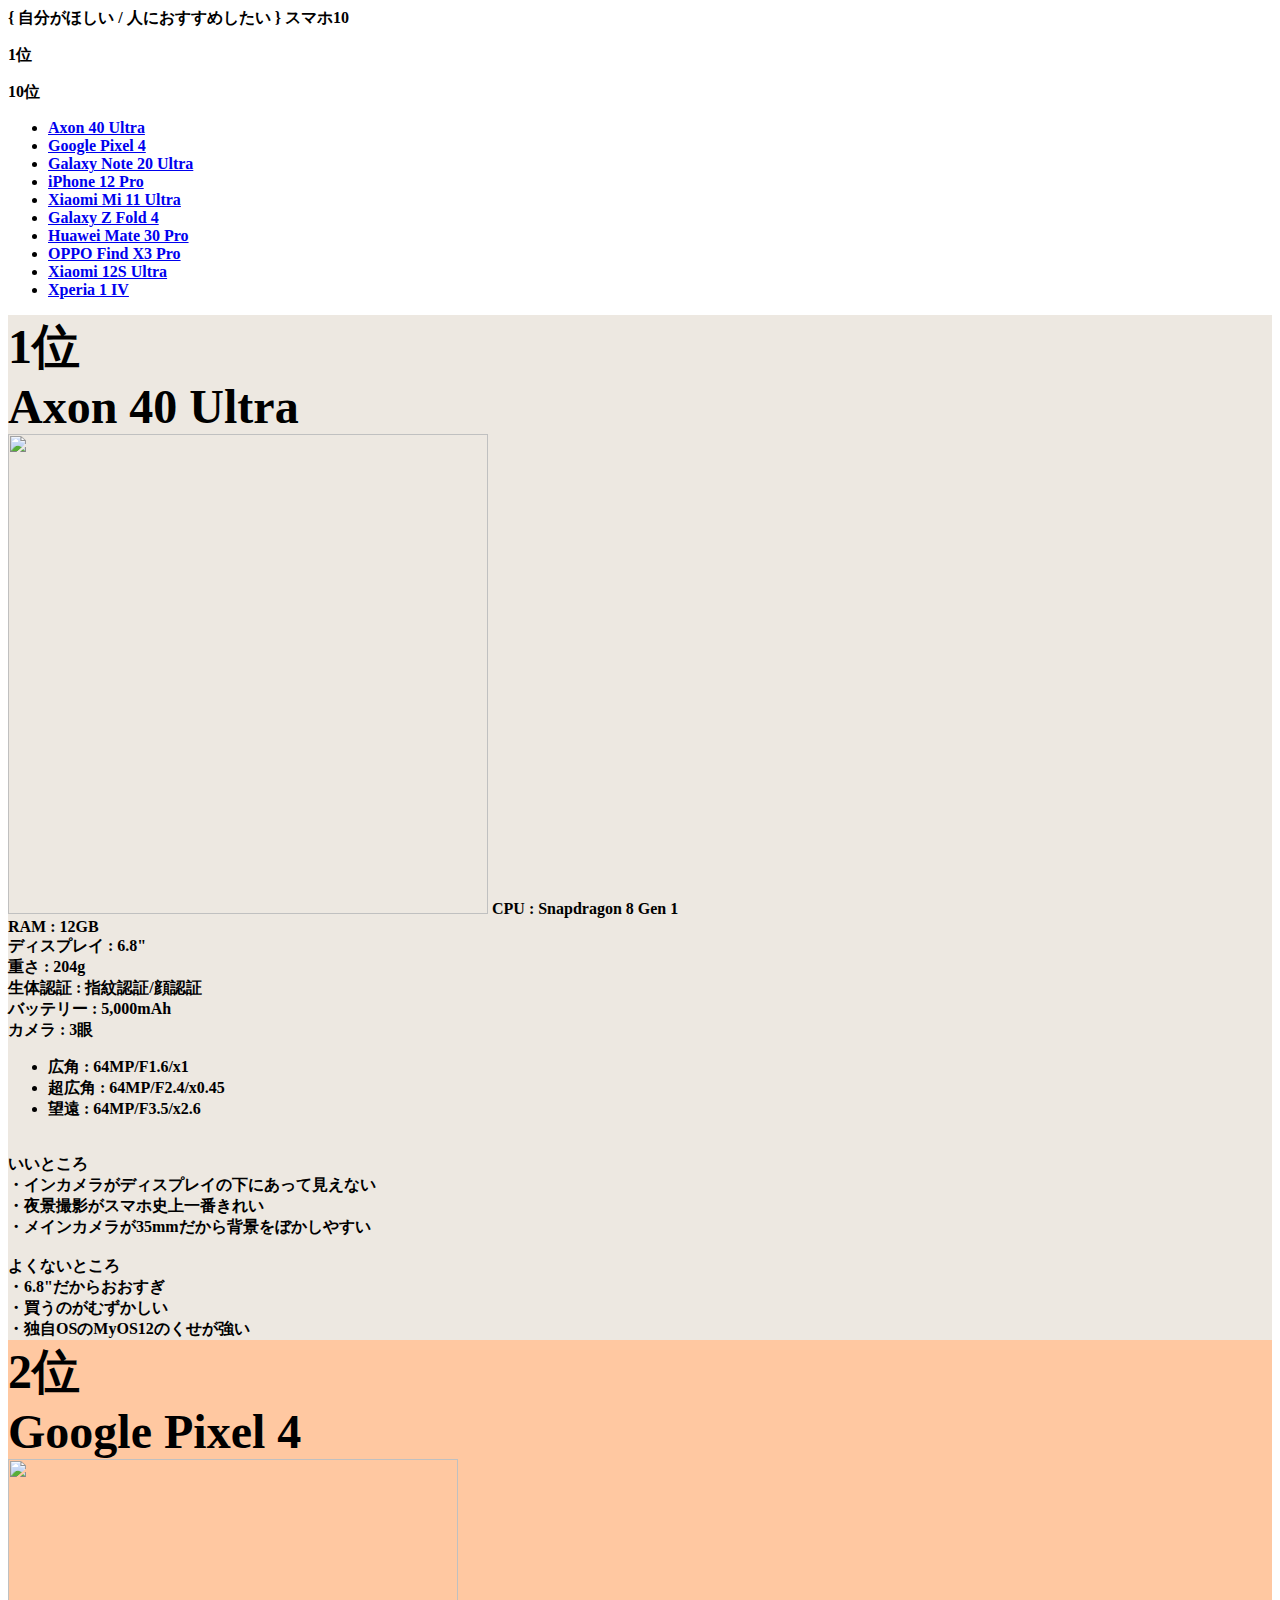
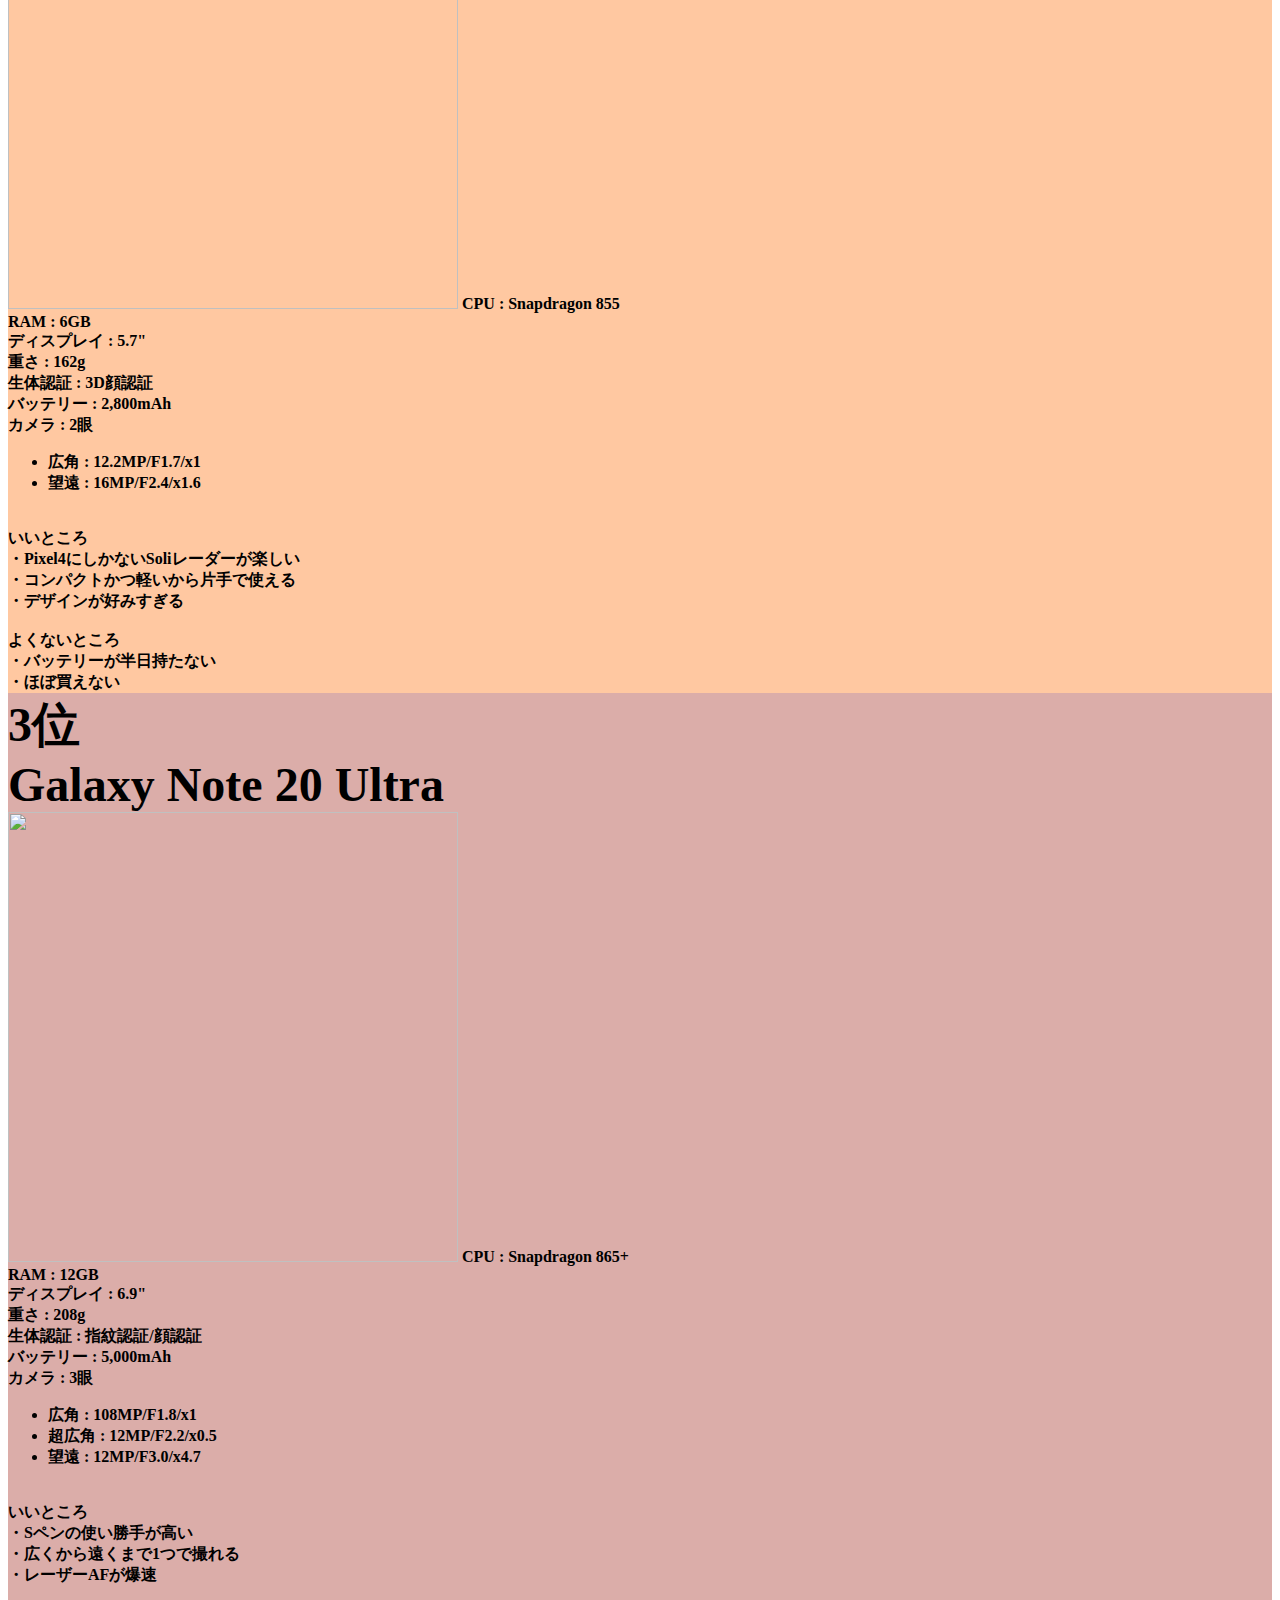
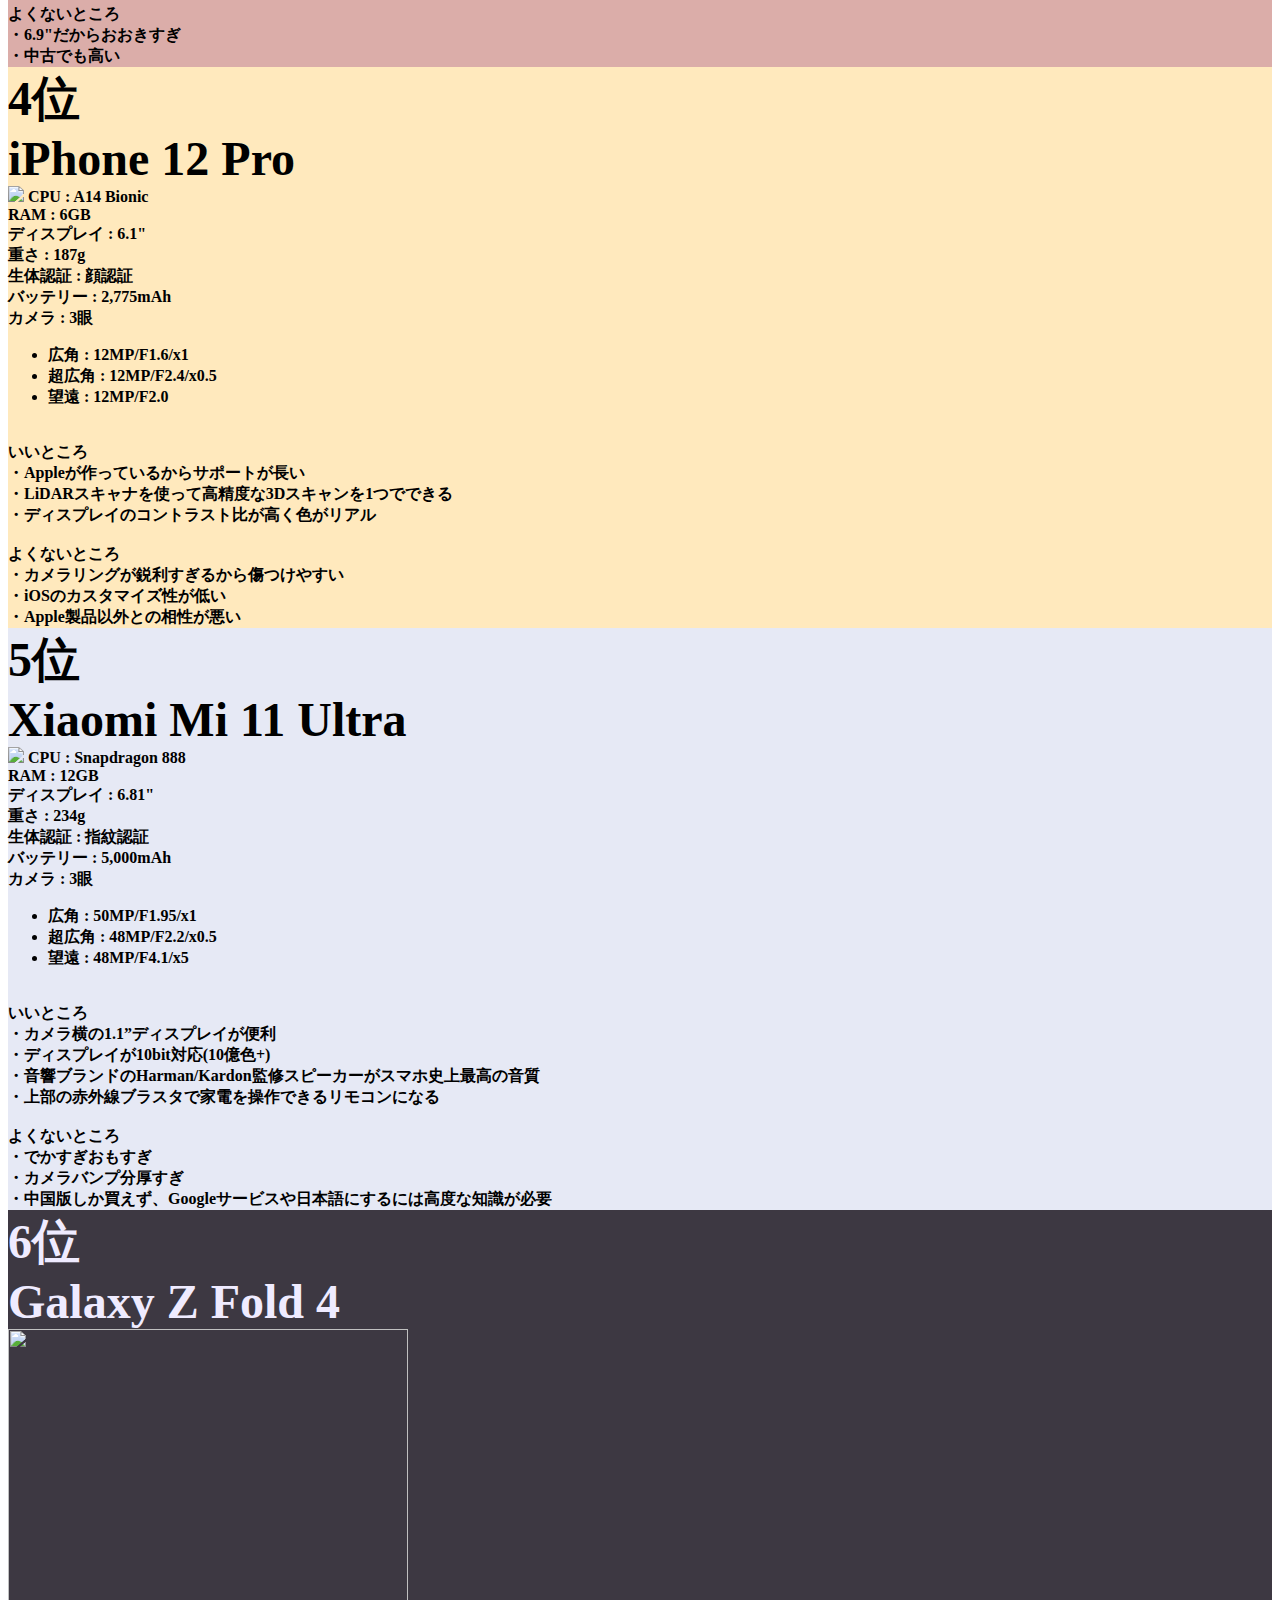
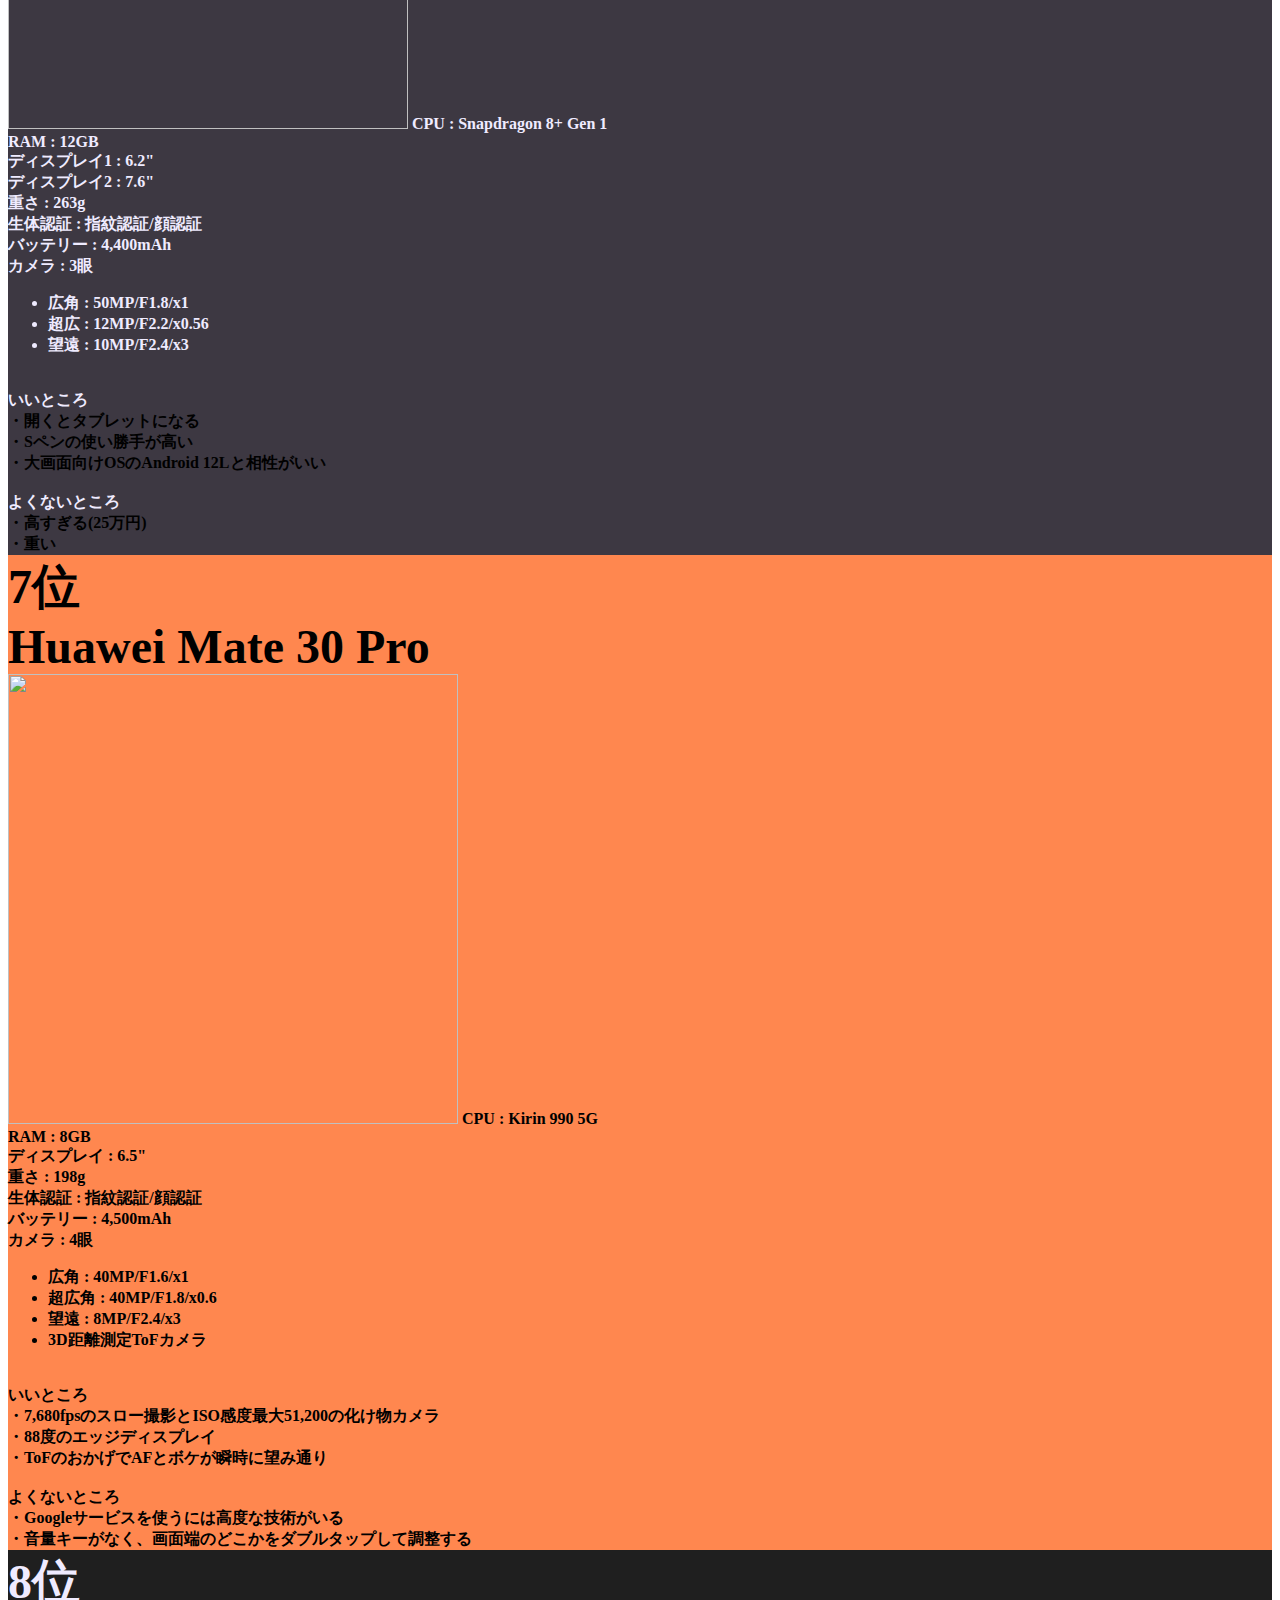
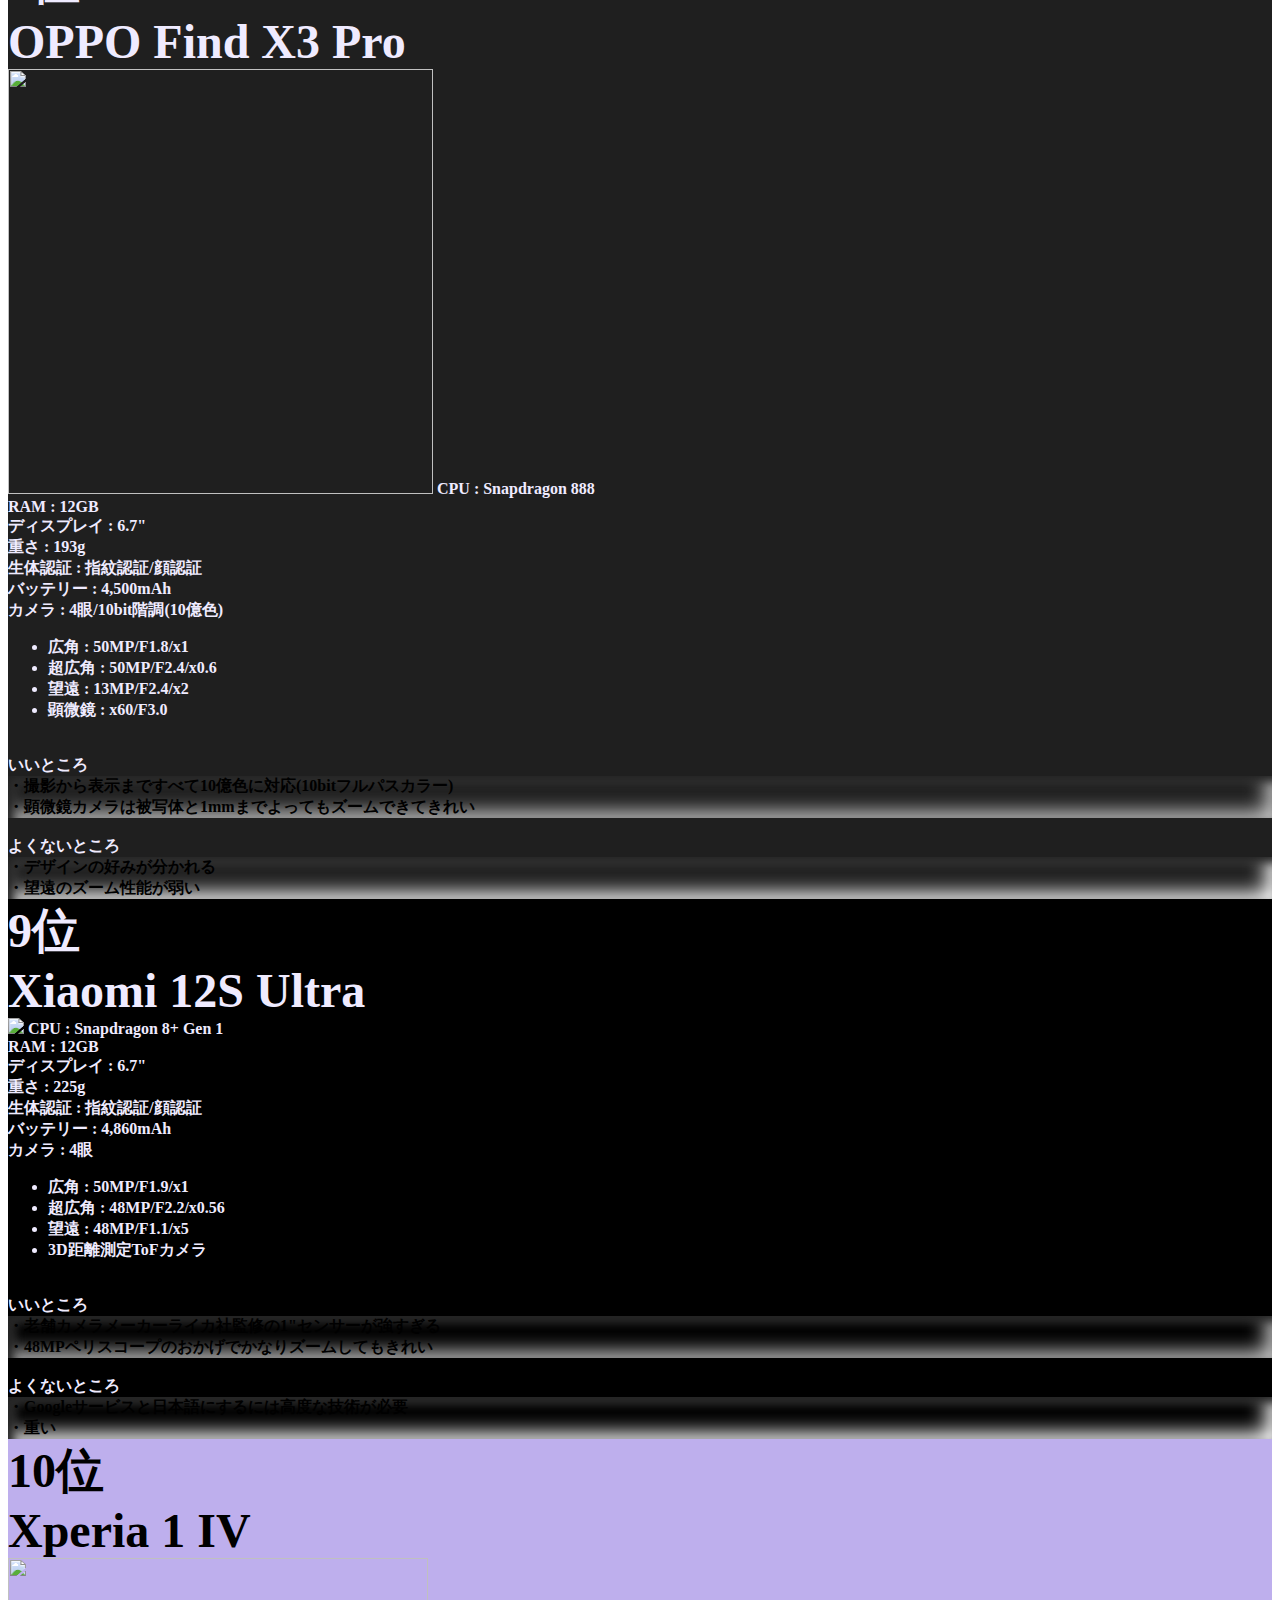
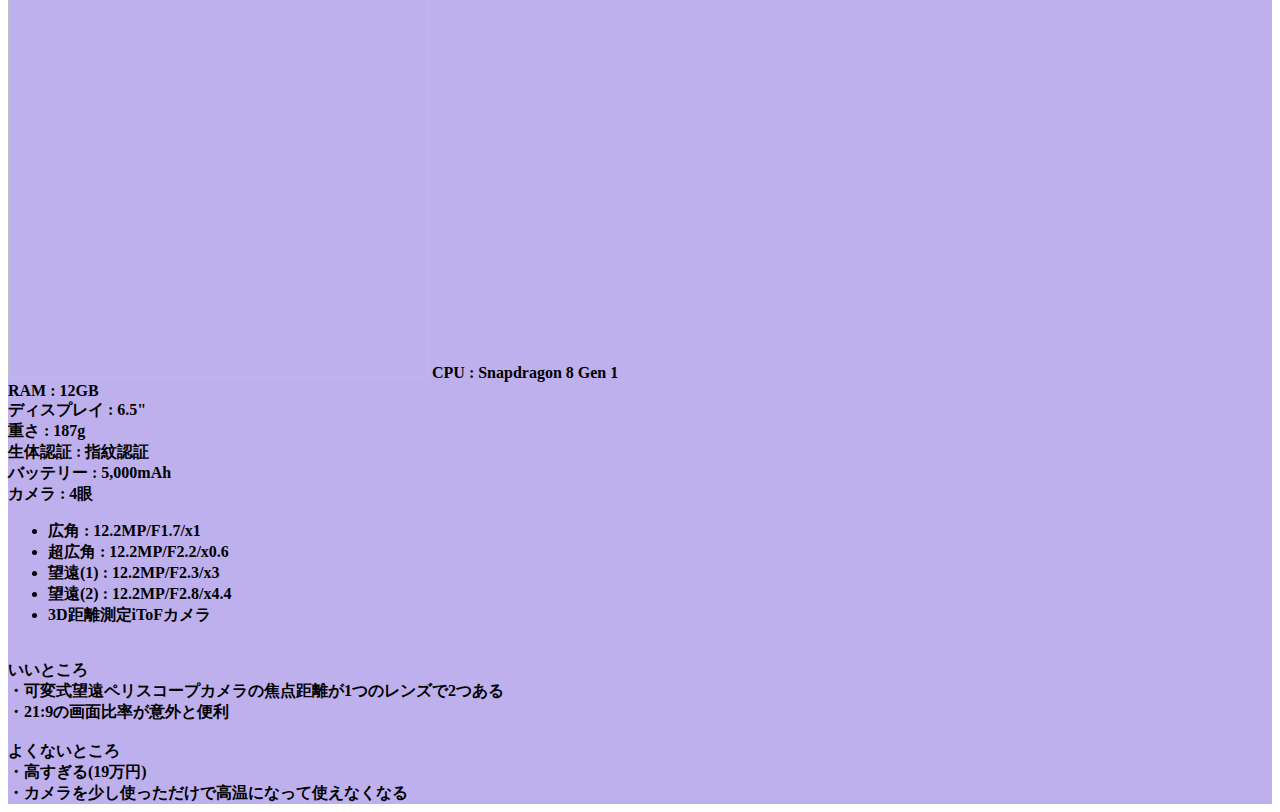
==== AltHTML/WithoutCSS.html @ 117f18a7 "Change github pages link" ====
<html>
  <head>
    <meta charset="UTF-8">
    <title>Note20Uほしい</title>
    <link rel="stylesheet" href="main.css"/>
  </head>
<body>
<b>
         <div class="main">
<div class="outro">
<div class="outro-top">
<text>{ 自分がほしい / 人におすすめしたい } スマホ10</text>
</div>
<div class="outro-left">
<p class="outro-left-one"><text>1位</text></p>
<p class="outro-left-ten"><text>10位</text></p>
</div>
<div class="outro-right">
<ul><li><a href="#one">Axon 40 Ultra</a><li><a href="#two">Google Pixel 4<li><a href="#three">Galaxy Note 20 Ultra<li><a href="#four">iPhone 12 Pro<li><a href="#five">Xiaomi Mi 11 Ultra<li><a href="#six">Galaxy Z Fold 4<li><a href="#seven">Huawei Mate 30 Pro<li><a href="#eight">OPPO Find X3 Pro<li><a href="#nine">Xiaomi 12S Ultra<li><a href="#ten">Xperia 1 IV</ul>
</div>
</div>
<a name="one"></a>
              <div class="wrap" style="background-color: #ede8e1">
                   <text><font size=38px>1位<br>Axon 40 Ultra</font></text>
                   <div class="subs">
                        <img src="https://i.expansys.net/img/b/380160/zte-axon-40-ultra-5g-dual-sim.jpg"/ style="height:480px;">
                            <text>CPU : Snapdragon 8 Gen 1<br>RAM : 12GB<br>ディスプレイ : 6.8"<br>重さ : 204g<br>生体認証 :  指紋認証/顔認証<br>バッテリー : 5,000mAh<br>カメラ : 3眼<ul><li>広角 : 64MP/F1.6/x1<li>超広角 : 64MP/F2.4/x0.45<li>望遠 : 64MP/F3.5/x2.6<ul></>
                   </div>
                   <div class="good">
                         <text><br>いいところ</text>
                          <div class="good-subs">
                                   <text>・インカメラがディスプレイの下にあって見えない<br>・夜景撮影がスマホ史上一番きれい<br>・メインカメラが35mmだから背景をぼかしやすい</text>
                          </div>
                   </div>
                   <div class="bad">
                         <text><br>よくないところ</>
                          <div class="bad-subs">
                                   <text>・6.8"だからおおすぎ<br>・買うのがむずかしい<br>・独自OSのMyOS12のくせが強い</text>
                          </div>
                   </div>
           </div>
<a name="two"></a>
<div class="wrap" style="background-color: #ffc8a1;">
                   <text><font size=38px>2位<br>Google Pixel 4</font></text>
                   <div class="subs">
                        <img src="https://japan.cnet.com/storage/2019/10/16/289c48a570b98a7f055bf197fea50439/pixel10.jpg"/ style="height:450px;">
                            <text>CPU : Snapdragon 855<br>RAM : 6GB<br>ディスプレイ : 5.7"<br>重さ : 	162g<br>生体認証 :  3D顔認証<br>バッテリー : 2,800mAh<br>カメラ : 2眼<ul><li>広角 : 12.2MP/F1.7/x1<li>望遠 : 16MP/F2.4/x1.6<ul></>
                   </div>
                   <div class="good">
                         <text><br>いいところ</>
                          <div class="good-subs">
                                   <text>・Pixel4にしかないSoliレーダーが楽しい<br>・コンパクトかつ軽いから片手で使える<br>・デザインが好みすぎる</text>
                          </div>
                   </div>
                   <div class="bad">
                         <text><br>よくないところ</>
                          <div class="bad-subs">
                                   <text>・バッテリーが半日持たない<br>・ほぼ買えない</text>
                          </div>
                  </div>
           </div>
<a name="three"></a>
<div class="wrap" style="background-color: #dbada9;">
                   <text><font size=38px>3位<br>Galaxy Note 20 Ultra</font></text>
                   <div class="subs">
                        <img src="https://img1.kakaku.k-img.com/images/smartphone/icv/f_J0000033929.jpg"/ style="height:450px";>
                            <text>CPU : Snapdragon 865+<br>RAM : 12GB<br>ディスプレイ : 6.9"<br>重さ : 208g<br>生体認証 :  指紋認証/顔認証<br>バッテリー : 5,000mAh<br>カメラ : 3眼<ul><li>広角 : 108MP/F1.8/x1<li>超広角 : 12MP/F2.2/x0.5<li>望遠 : 12MP/F3.0/x4.7<ul></>
                   </div>
                   <div class="good">
                         <text><br>いいところ</>
                          <div class="good-subs">
                                   <text>・Sペンの使い勝手が高い<br>・広くから遠くまで1つで撮れる<br>・レーザーAFが爆速</text>
                          </div>
                   </div>
                   <div class="bad">
                         <text><br>よくないところ</>
                          <div class="bad-subs">
                                   <text>・6.9"だからおおきすぎ<br>・中古でも高い</text>
                          </div>
                  </div>
           </div>

<a name="four"></a>
<div class="wrap" style="background-color: #ffe9bd;">
                   <text><font size=38px>4位<br>iPhone 12 Pro</font></text>
                   <div class="subs">
                        <img src="https://store.storeimages.cdn-apple.com/4668/as-images.apple.com/is/refurb-iphone-12-pro-gold-2020?wid=2000&hei=1897&fmt=jpeg&qlt=95&.v=1635202844000"/>
                            <text>CPU : A14 Bionic<br>RAM : 6GB<br>ディスプレイ : 6.1"<br>重さ : 187g<br>生体認証 : 顔認証<br>バッテリー : 2,775mAh<br>カメラ : 3眼<ul><li>広角 : 12MP/F1.6/x1<li>超広角 : 12MP/F2.4/x0.5<li>望遠 : 12MP/F2.0<ul></>
                   </div>
                   <div class="good">
                         <text><br>いいところ</>
                          <div class="good-subs">
                                   <text>・Appleが作っているからサポートが長い<br>・LiDARスキャナを使って高精度な3Dスキャンを1つでできる<br>・ディスプレイのコントラスト比が高く色がリアル</text>
                          </div>
                   </div>
                   <div class="bad">
                         <text><br>よくないところ</>
                          <div class="bad-subs">
                                   <text>・カメラリングが鋭利すぎるから傷つけやすい<br>・iOSのカスタマイズ性が低い<br>・Apple製品以外との相性が悪い</text>
                          </div>
                  </div>
           </div>


<a name="five"></a>
<div class="wrap" style="background-color: #e6e9f5;">
                   <text><font size=38px>5位<br>Xiaomi Mi 11 Ultra</font></text>
                   <div class="subs">
                        <img src="https://item-shopping.c.yimg.jp/i/l/sekaikan_mi11ultra-12-256"/>
                            <text>CPU : Snapdragon 888<br>RAM : 12GB<br>ディスプレイ : 6.81"<br>重さ : 234g<br>生体認証 :  指紋認証<br>バッテリー : 5,000mAh<br>カメラ : 3眼<ul><li>広角 : 50MP/F1.95/x1<li>超広角 : 48MP/F2.2/x0.5<li>望遠 : 48MP/F4.1/x5<ul></>
                   </div>
                   <div class="good">
                         <text><br>いいところ</>
                          <div class="good-subs">
                                   <text>・カメラ横の1.1”ディスプレイが便利<br>・ディスプレイが10bit対応(10億色+)<br>・音響ブランドのHarman/Kardon監修スピーカーがスマホ史上最高の音質<br>・上部の赤外線ブラスタで家電を操作できるリモコンになる</text>
                          </div>
                   </div>
                   <div class="bad">
                         <text><br>よくないところ</>
                          <div class="bad-subs">
                                   <text>・でかすぎおもすぎ<br>・カメラバンプ分厚すぎ<br>・中国版しか買えず、Googleサービスや日本語にするには高度な知識が必要</text>
                          </div>
                  </div>
           </div>

<a name="six"></a>
<div  class="wrap" style="background-color: #3d3842;">
                   <text style="color:#efebff"><font size=38px>6位<br>Galaxy Z Fold 4</font></text>
                   <div class="subs">
                        <img src="https://www.galaxymobile.jp/galaxy-z-fold4/images/galaxy-z-fold4_highlights_kv.jpg"/style="height:400px">
                            <text style="color:#efebff">CPU : Snapdragon 8+ Gen 1<br>RAM : 12GB<br>ディスプレイ1 : 6.2"<br>ディスプレイ2 : 7.6"<br>重さ : 263g<br>生体認証 :  指紋認証/顔認証<br>バッテリー : 4,400mAh<br>カメラ : 3眼<ul><li>広角 : 50MP/F1.8/x1<li>超広 : 12MP/F2.2/x0.56<li>望遠 : 10MP/F2.4/x3<ul></>
                   </div>
                   <div class="good">
                         <text style="color:#efebff"><br>いいところ</>
                          <div class="good-subs">
                                   <text style="color:black">・開くとタブレットになる<br>・Sペンの使い勝手が高い<br>・大画面向けOSのAndroid 12Lと相性がいい</text>
                          </div>
                   </div>
                   <div class="bad">
                         <text style="color:#efebff"><br>よくないところ</>
                          <div class="bad-subs">
                                   <text style="color:black">・高すぎる(25万円)<br>・重い</text>
                          </div>
                  </div>
           </div>
<a name="seven"></a>

<div class="wrap" style="background-color: #ff874f">
                   <text><font size=38px>7位<br>Huawei Mate 30 Pro</font></text>
                   <div class="subs">
                        <img src="https://img1.kakaku.k-img.com/images/productimage/fullscale/K0001242556.jpg"/style="height:450px">
                            <text>CPU : Kirin 990 5G<br>RAM : 8GB<br>ディスプレイ : 6.5"<br>重さ : 198g<br>生体認証 :  指紋認証/顔認証<br>バッテリー : 4,500mAh<br>カメラ : 4眼<ul><li>広角 : 40MP/F1.6/x1<li>超広角 : 40MP/F1.8/x0.6<li>望遠 : 8MP/F2.4/x3<li>3D距離測定ToFカメラ<ul></>
                   </div>
                   <div class="good">
                         <text><br>いいところ</>
                          <div class="good-subs">
                                   <text>・7,680fpsのスロー撮影とISO感度最大51,200の化け物カメラ<br>・88度のエッジディスプレイ<br>・ToFのおかげでAFとボケが瞬時に望み通り</text>
                          </div>
                   </div>
                   <div class="bad">
                         <text><br>よくないところ</>
                          <div class="bad-subs">
                                   <text>・Googleサービスを使うには高度な技術がいる<br>・音量キーがなく、画面端のどこかをダブルタップして調整する</text>
                          </div>
                  </div>
           </div>

<a name="eight"></a>
<div class="wrap" style="background-color: #1f1f1f">
                   <text style="color:#efebff"><font size=38px>8位<br>OPPO Find X3 Pro</font></text>
                   <div class="subs">
                        <img src="https://img1.kakaku.k-img.com/images/smartphone/icv/f_K0001342836.jpg"/style="height:425px">
                            <text style="color:#efebff">CPU : Snapdragon 888<br>RAM : 12GB<br>ディスプレイ : 6.7"<br>重さ : 193g<br>生体認証 :  指紋認証/顔認証<br>バッテリー : 4,500mAh<br>カメラ : 4眼/10bit階調(10億色)<ul><li>広角 : 50MP/F1.8/x1<li>超広角 : 50MP/F2.4/x0.6<li>望遠 : 13MP/F2.4/x2<li>顕微鏡 : x60/F3.0<ul></>
                   </div>
                   <div class="good">
                         <text style="color:#efebff"><br>いいところ</>
                          <div class="good-subs" style="
box-shadow:inset 6px 6px 10px #222,inset -6px -6px 20px #ccc !important">
                                   <text style="color:black">・撮影から表示まですべて10億色に対応(10bitフルパスカラー)<br>・顕微鏡カメラは被写体と1mmまでよってもズームできてきれい</text>
                          </div>
                   </div>
                   <div class="bad">
                         <text style="color:#efebff"><br>よくないところ</>
                          <div class="bad-subs" style="
box-shadow:inset 6px 6px 10px #222,inset -6px -6px 20px #fff !important">
                                   <text style="color:black">・デザインの好みが分かれる<br>・望遠のズーム性能が弱い</text>
                          </div>
                  </div>
           </div>

<a name="nine"></a>
<div class="wrap" style="background-color: black">
                   <text style="color:#efebff"><font size=38px>9位<br>Xiaomi 12S Ultra</font></text>
                   <div class="subs">
                        <img src="https://i.expansys.net/img/b/379972/xiaomi-mi-12-ultra-5g-dual-sim.jpg"/>
                            <text style="color:#efebff">CPU : Snapdragon 8+ Gen 1<br>RAM : 12GB<br>ディスプレイ : 6.7"<br>重さ : 225g<br>生体認証 :  指紋認証/顔認証<br>バッテリー : 4,860mAh<br>カメラ : 4眼<ul><li>広角 : 50MP/F1.9/x1<li>超広角 : 48MP/F2.2/x0.56<li>望遠 : 48MP/F1.1/x5<li>3D距離測定ToFカメラ<ul></>
                   </div>
                   <div class="good">
                         <text style="color:#efebff"><br>いいところ</>
                          <div class="good-subs" style="
box-shadow:inset 6px 6px 10px #222,inset -6px -6px 20px #ccc !important">
                                   <text style="color:black">・老舗カメラメーカーライカ社監修の1"センサーが強すぎる<br>・48MPペリスコープのおかげでかなりズームしてもきれい</text>
                          </div>
                   </div>
                   <div class="bad">
                         <text style="color:#efebff"><br>よくないところ</>
                          <div class="bad-subs" style="
box-shadow:inset 6px 6px 10px #222,inset -6px -6px 20px #fff !important">
                                   <text style="color:black">・Googleサービスと日本語にするには高度な技術が必要<br>・重い</text>
                          </div>
                  </div>
           </div>

<a name="ten"></a>

<div class="wrap" style="background-color: #beafed">
                   <text><font size=38px>10位<br>Xperia 1 IV</font></text>
                   <div class="subs">
                        <img src="https://img1.kakaku.k-img.com/images/smartphone/icv/f_K0001440817.jpg"/style="height:420px">
                            <text>CPU : Snapdragon 8 Gen 1<br>RAM : 12GB<br>ディスプレイ : 6.5"<br>重さ : 187g<br>生体認証 :  指紋認証<br>バッテリー : 5,000mAh<br>カメラ : 4眼<ul><li>広角 : 12.2MP/F1.7/x1<li>超広角 : 12.2MP/F2.2/x0.6<li>望遠(1) : 12.2MP/F2.3/x3<li>望遠(2) : 12.2MP/F2.8/x4.4<li>3D距離測定iToFカメラ<ul></>
                   </div>
                   <div class="good">
                         <text><br>いいところ</>
                          <div class="good-subs">
                                   <text>・可変式望遠ペリスコープカメラの焦点距離が1つのレンズで2つある<br>・21:9の画面比率が意外と便利</text>
                          </div>
                   </div>
                   <div class="bad">
                         <text><br>よくないところ</>
                          <div class="bad-subs">
                                   <text>・高すぎる(19万円)<br>・カメラを少し使っただけで高温になって使えなくなる</text>
                          </div>
                  </div>
           </div>
</div>
</b>
</body>
</html>
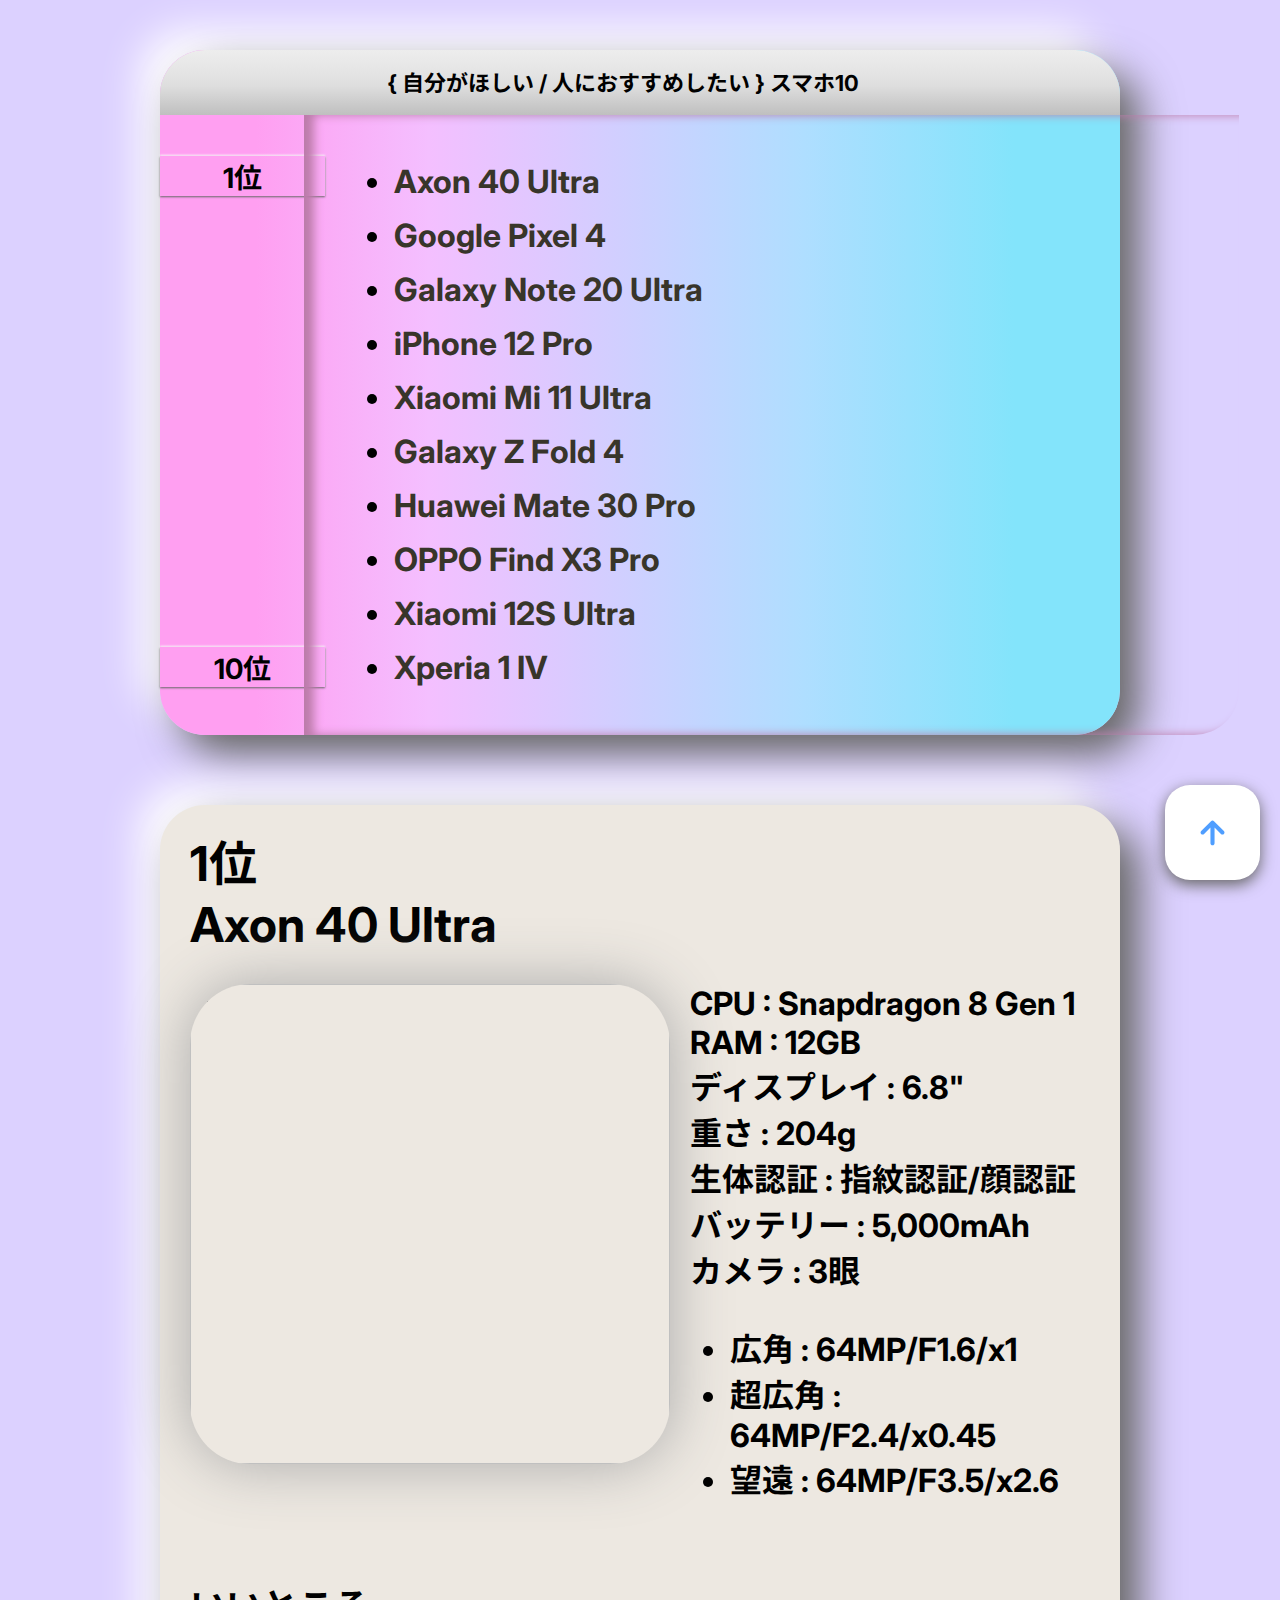
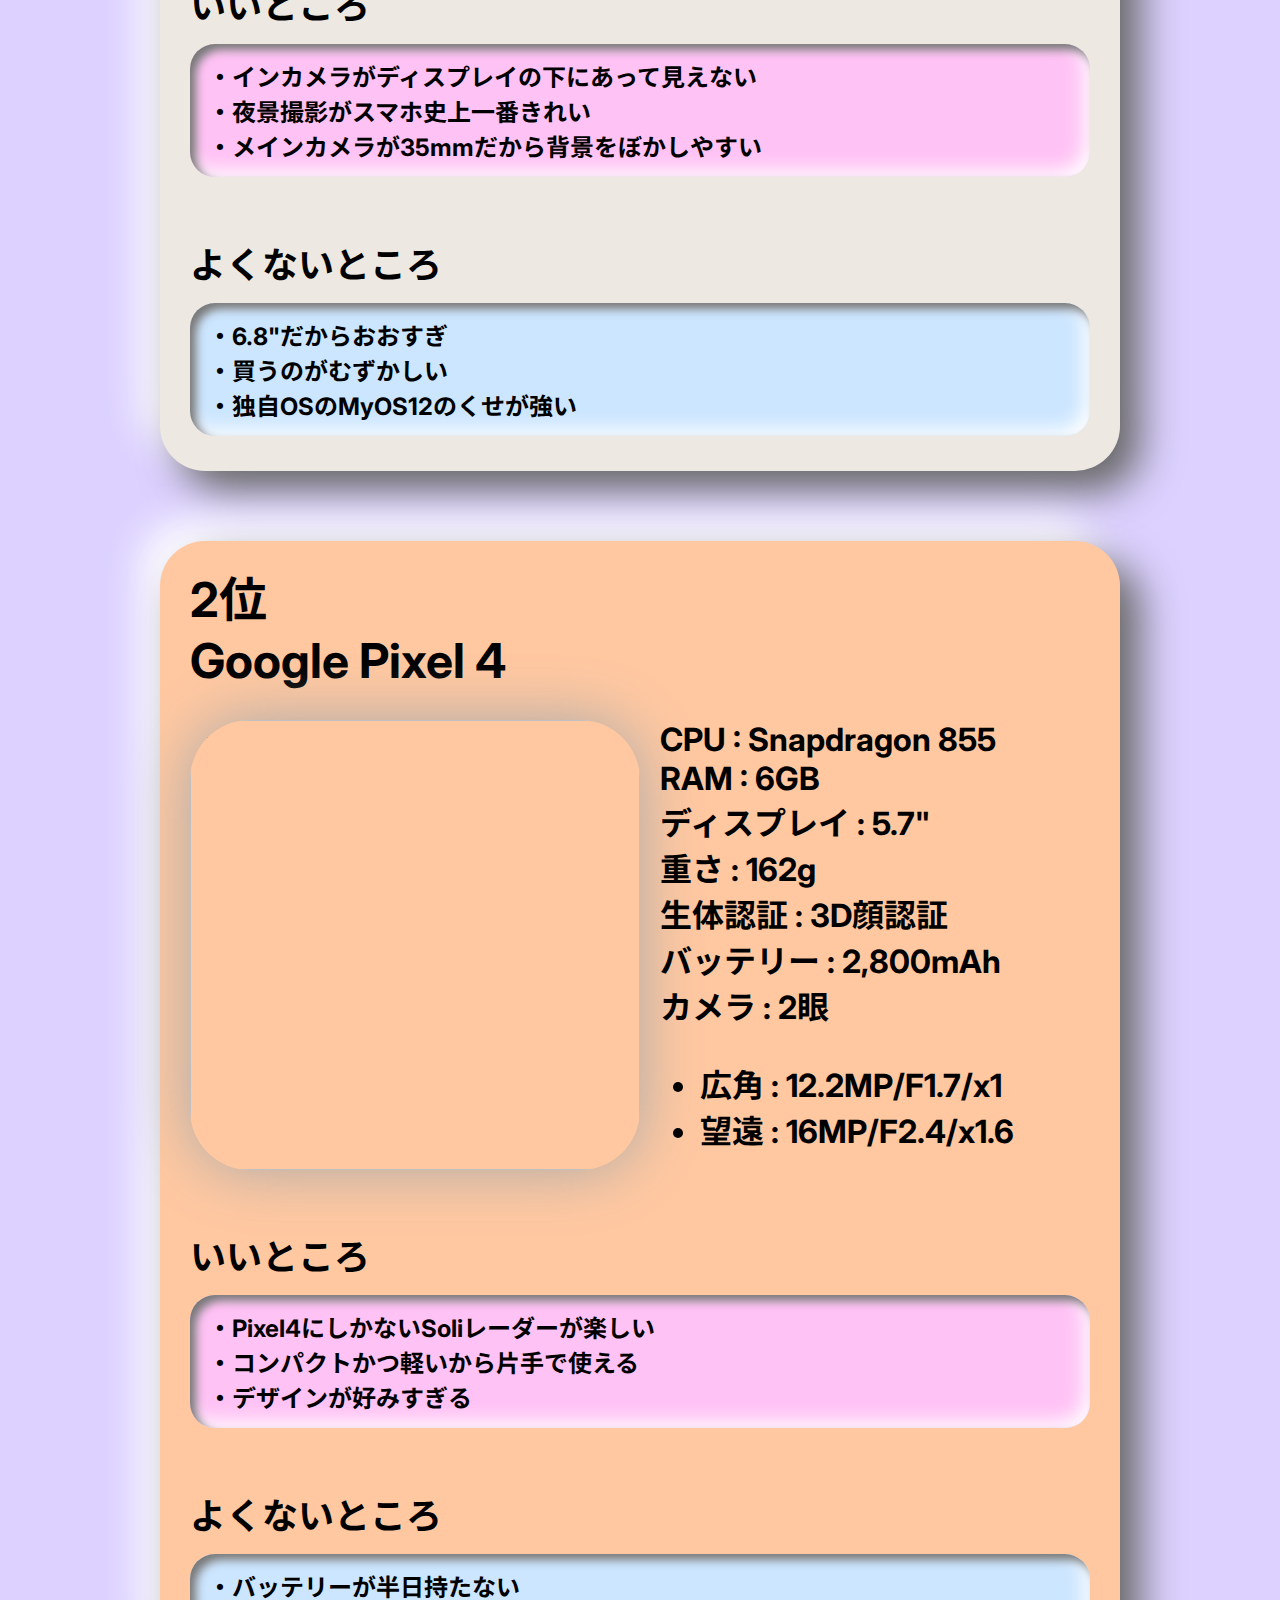
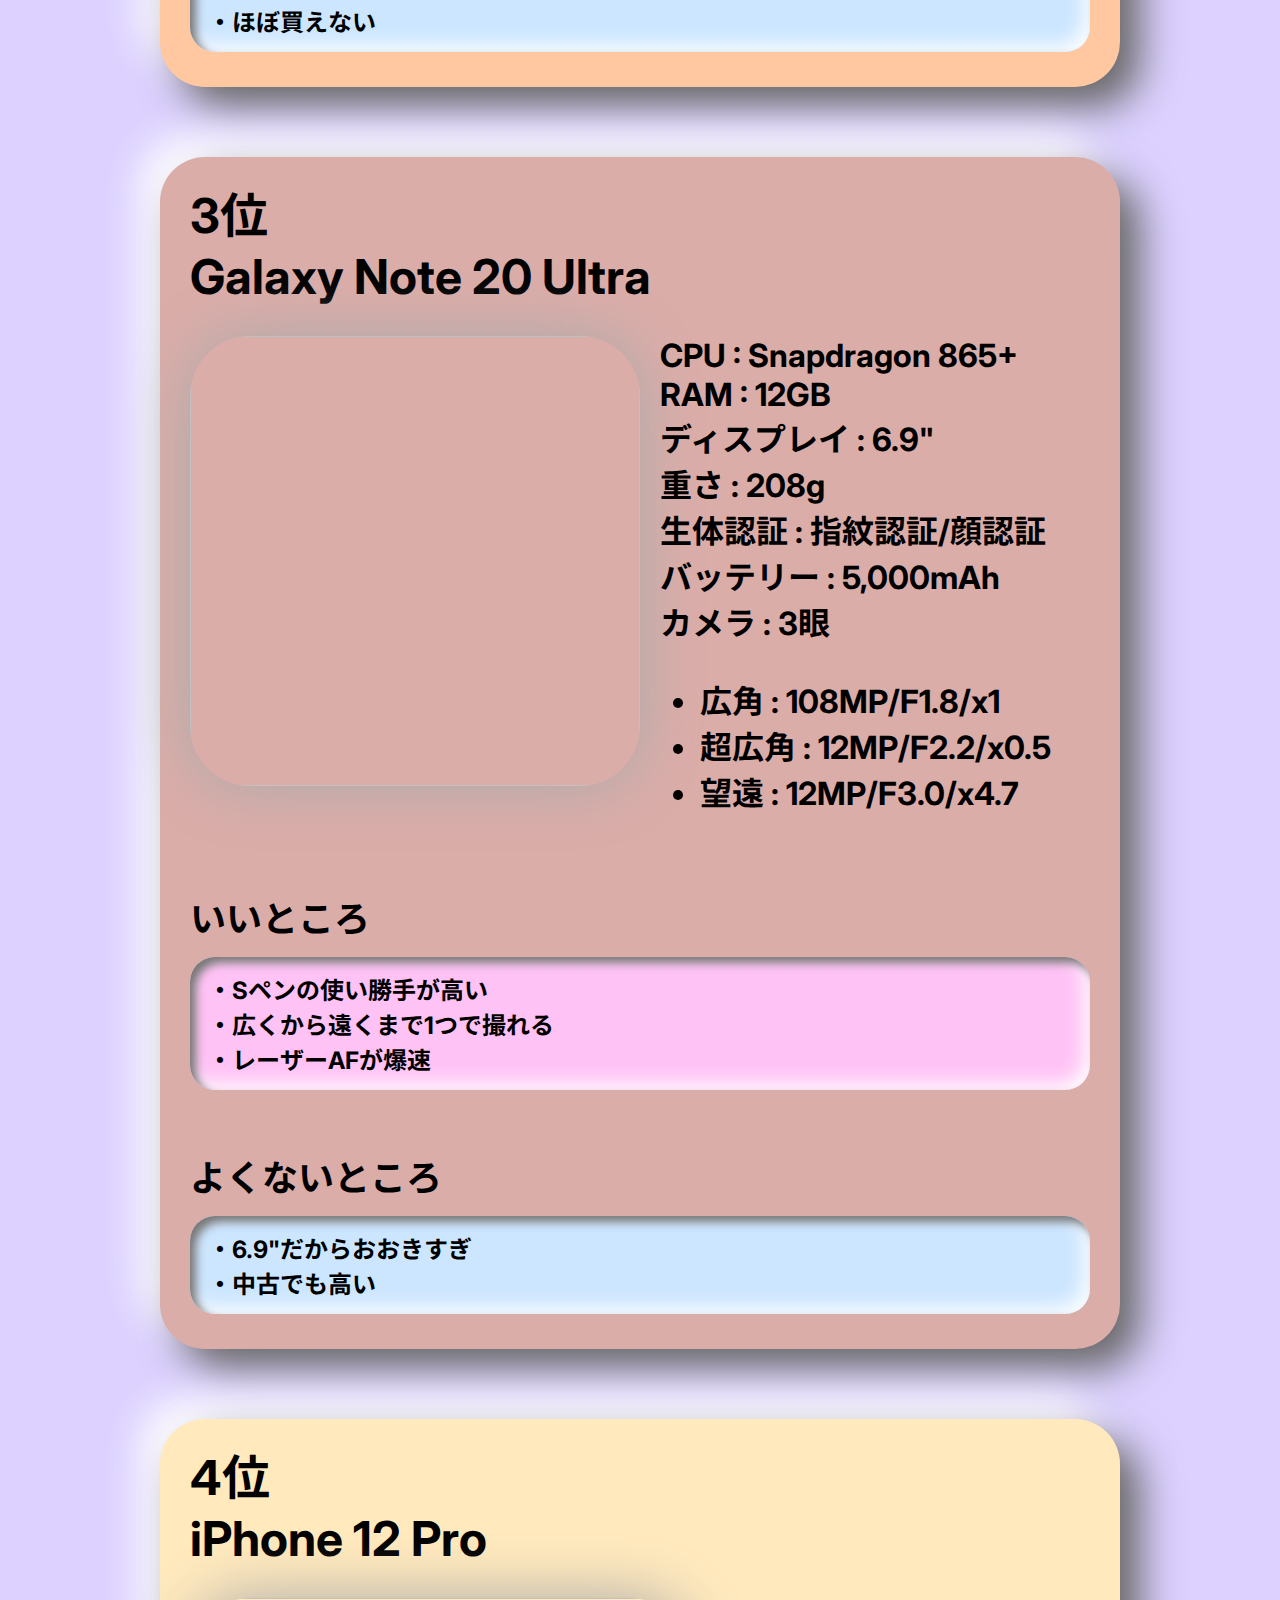
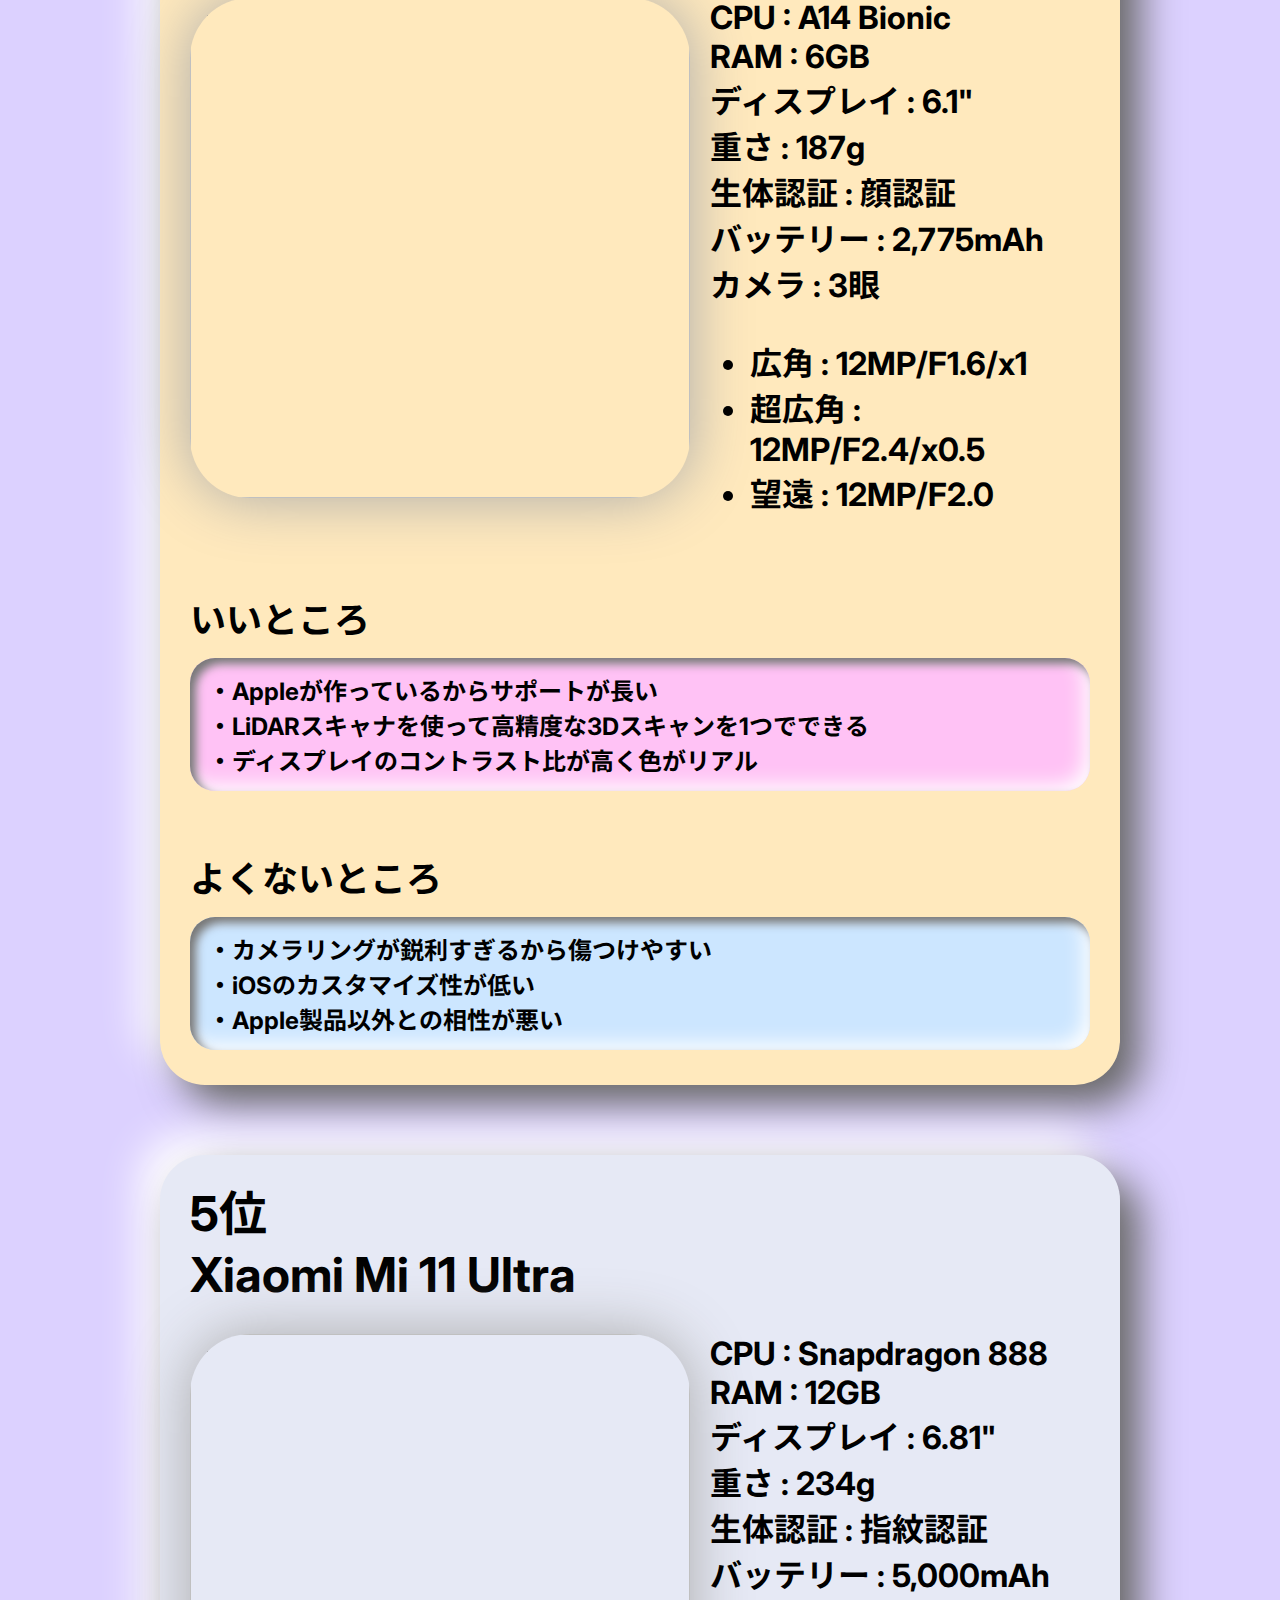
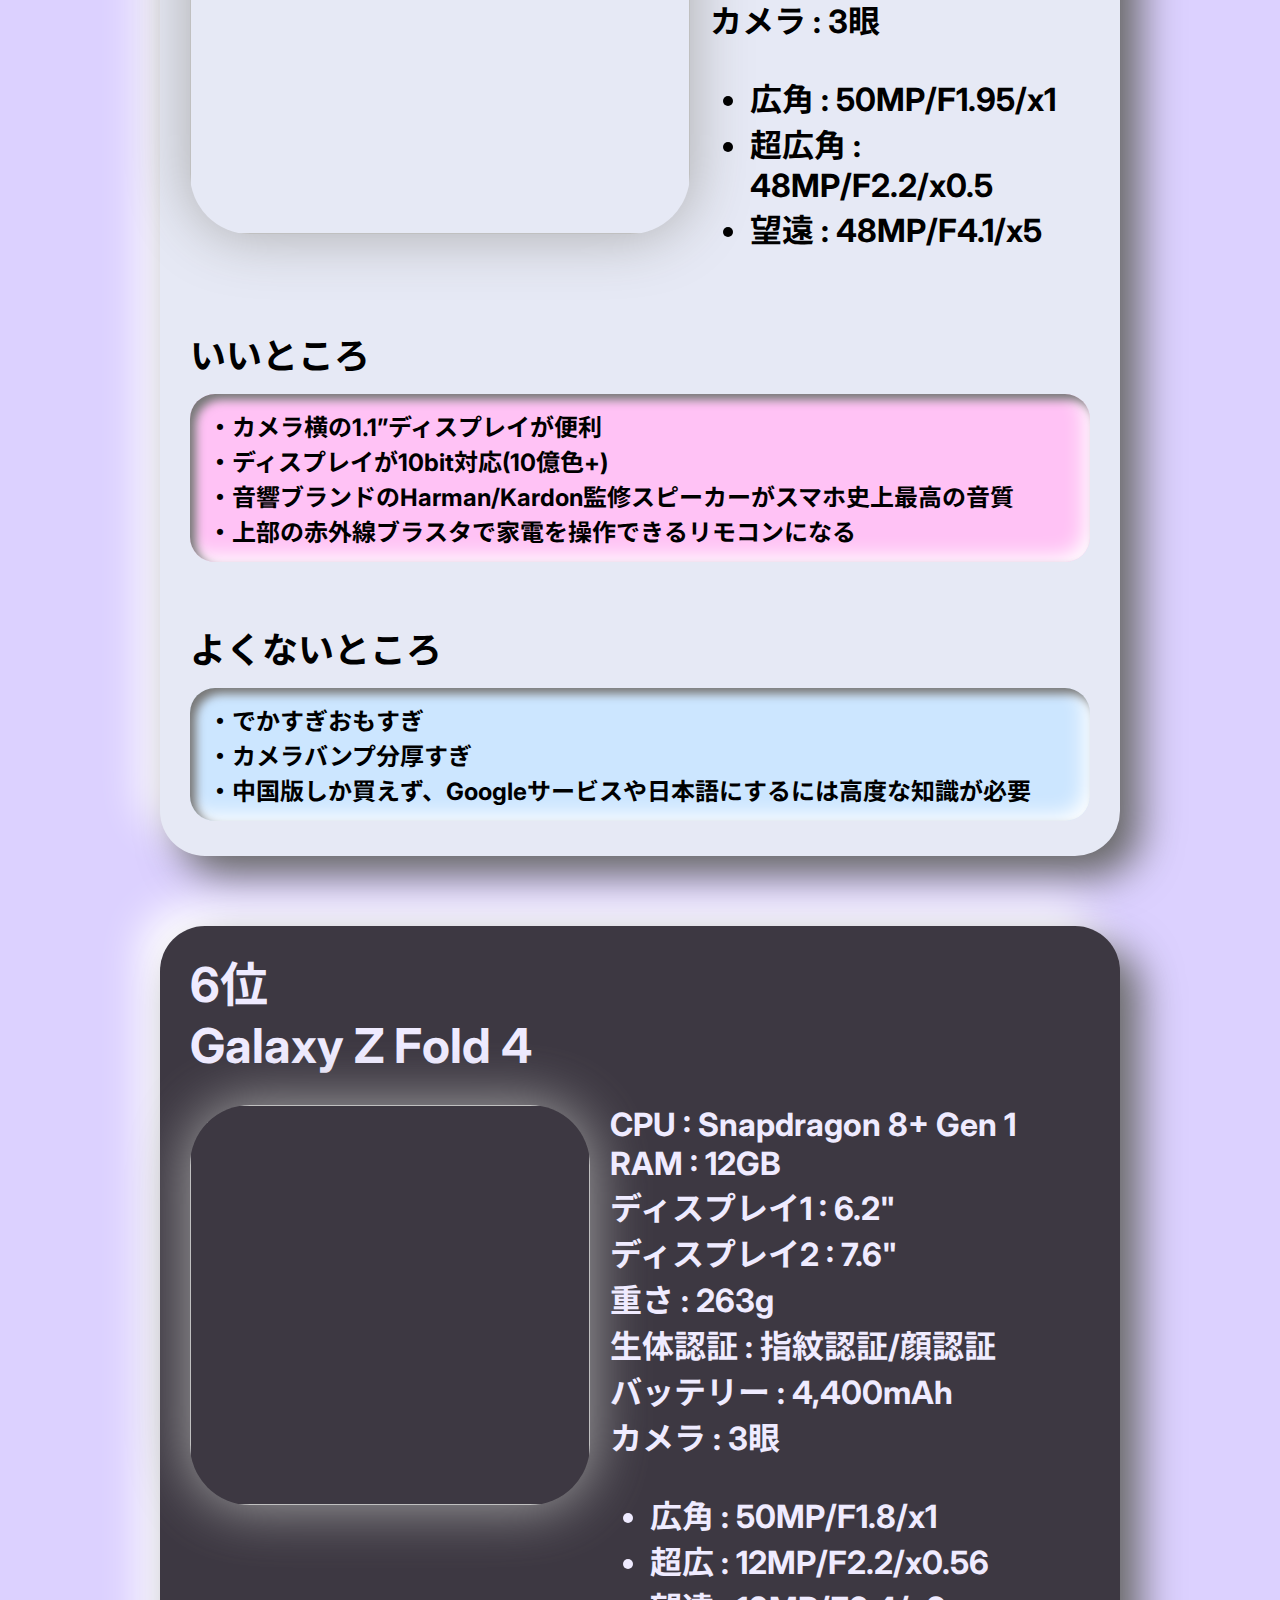
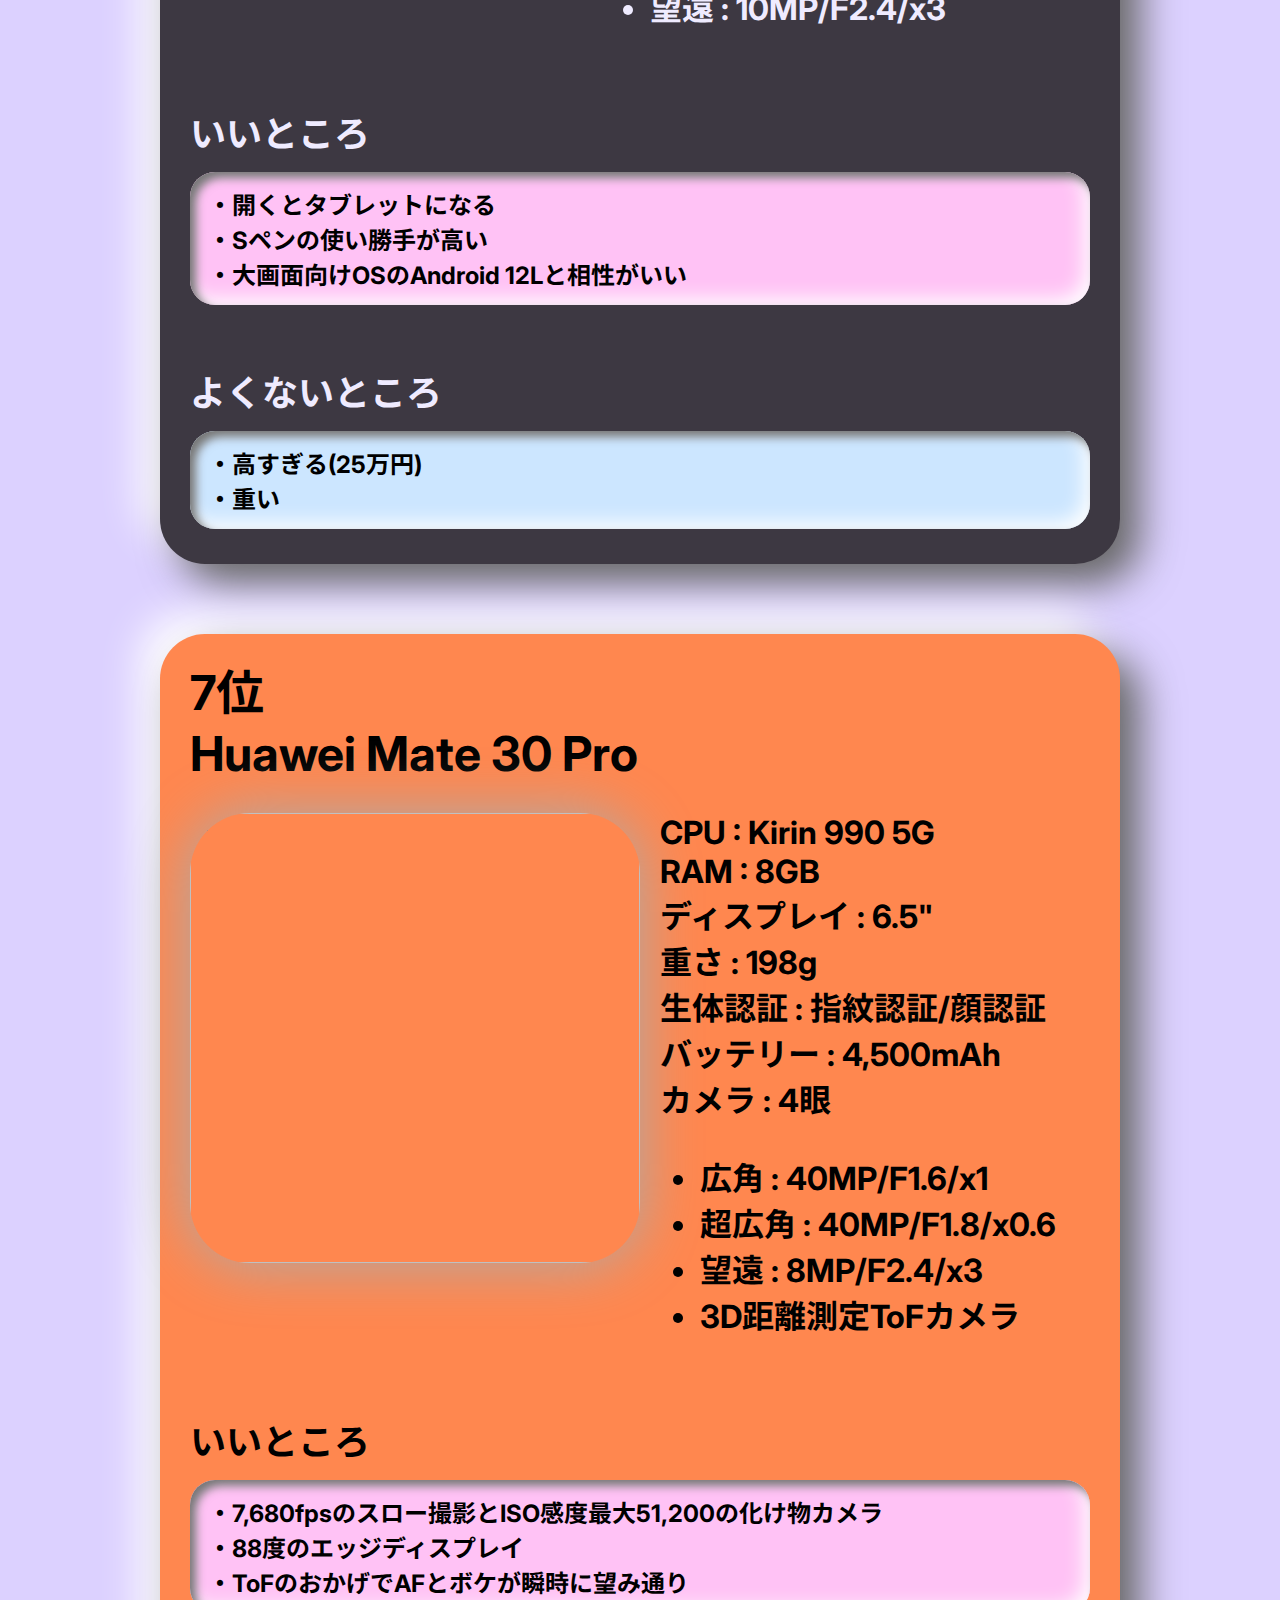
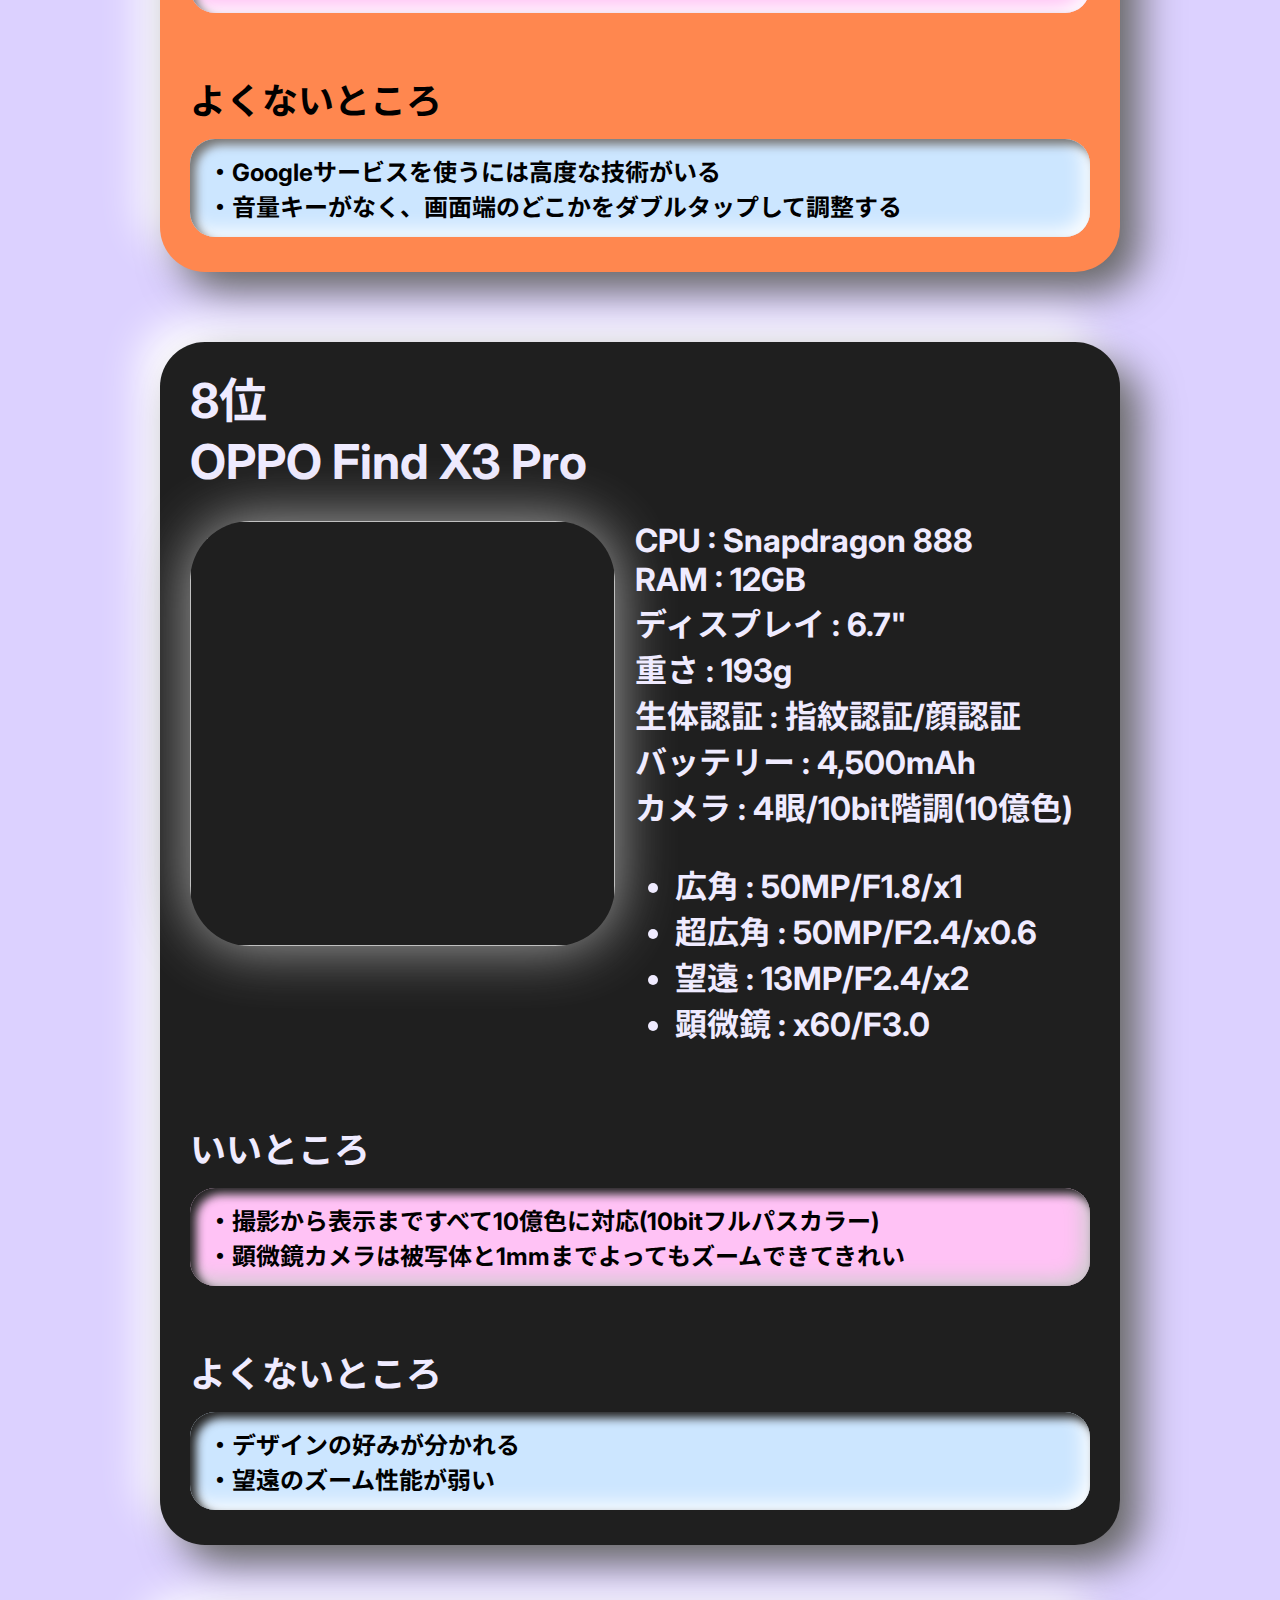
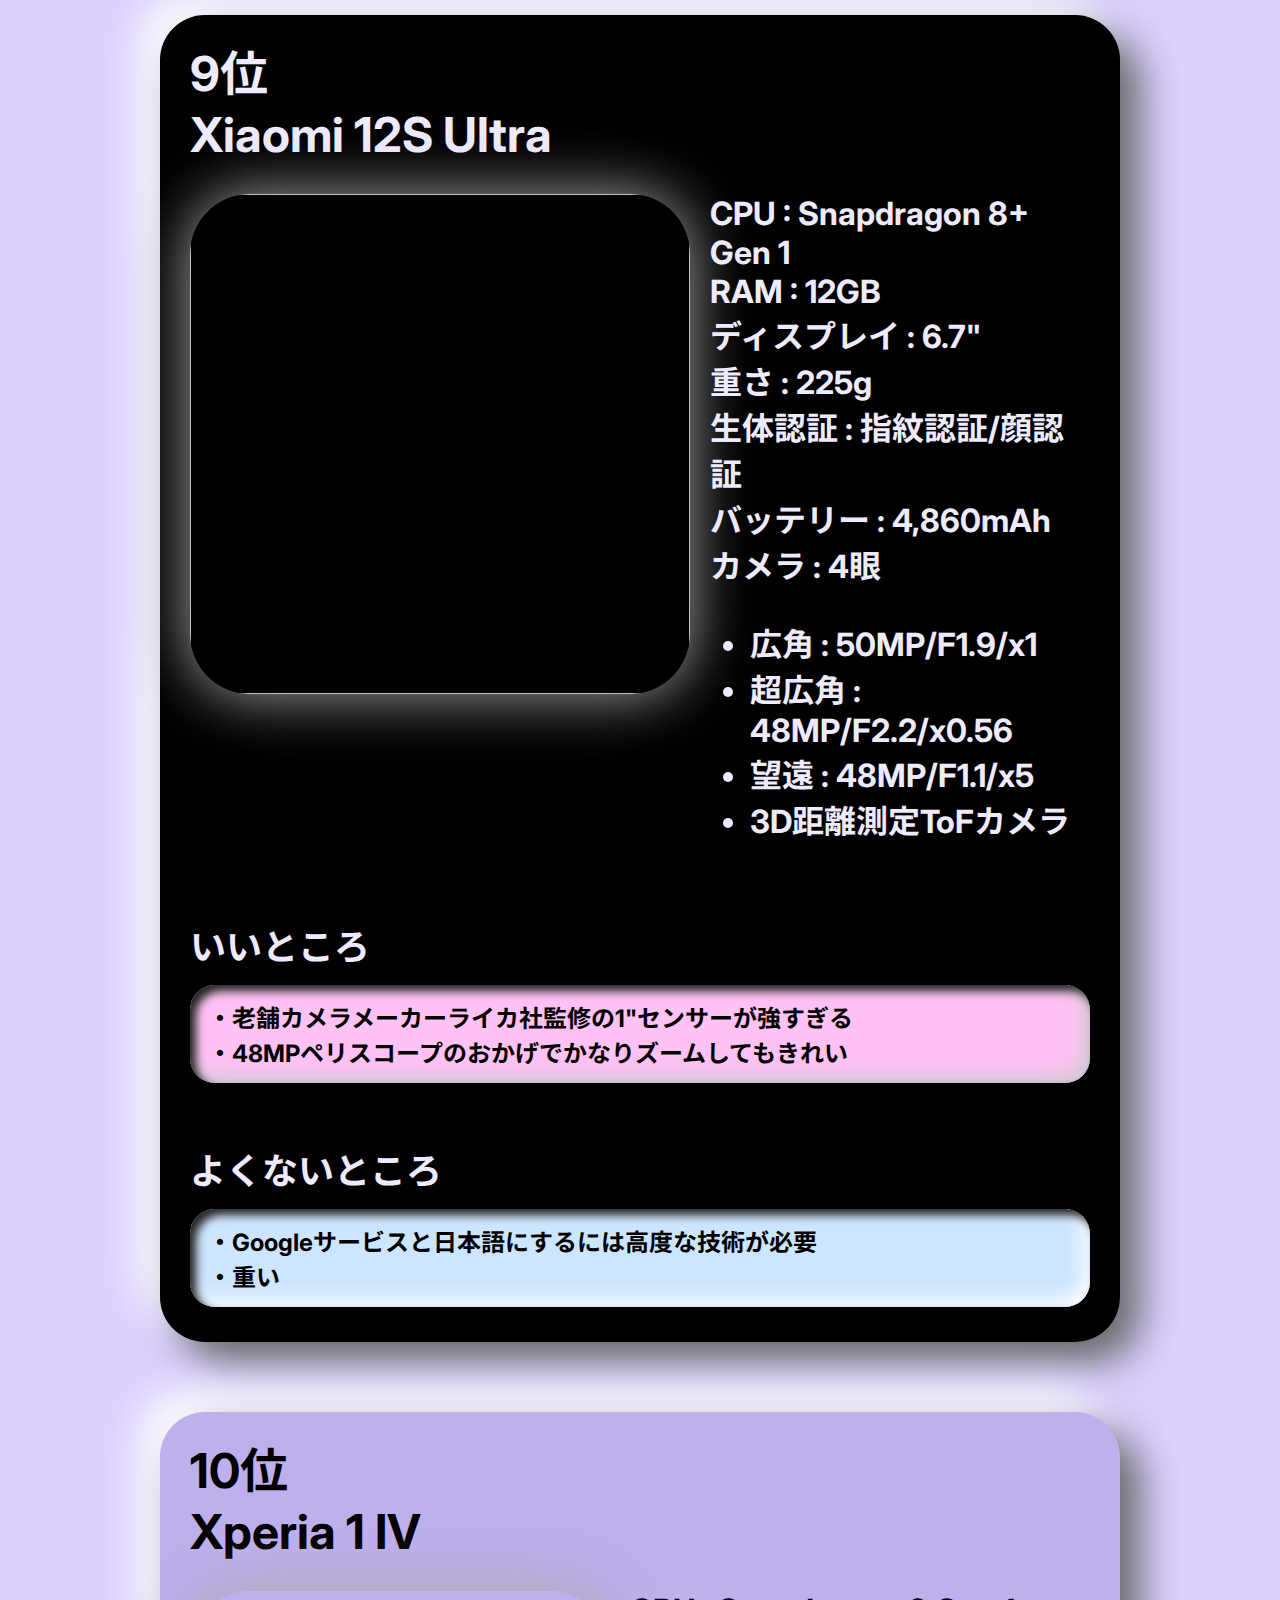
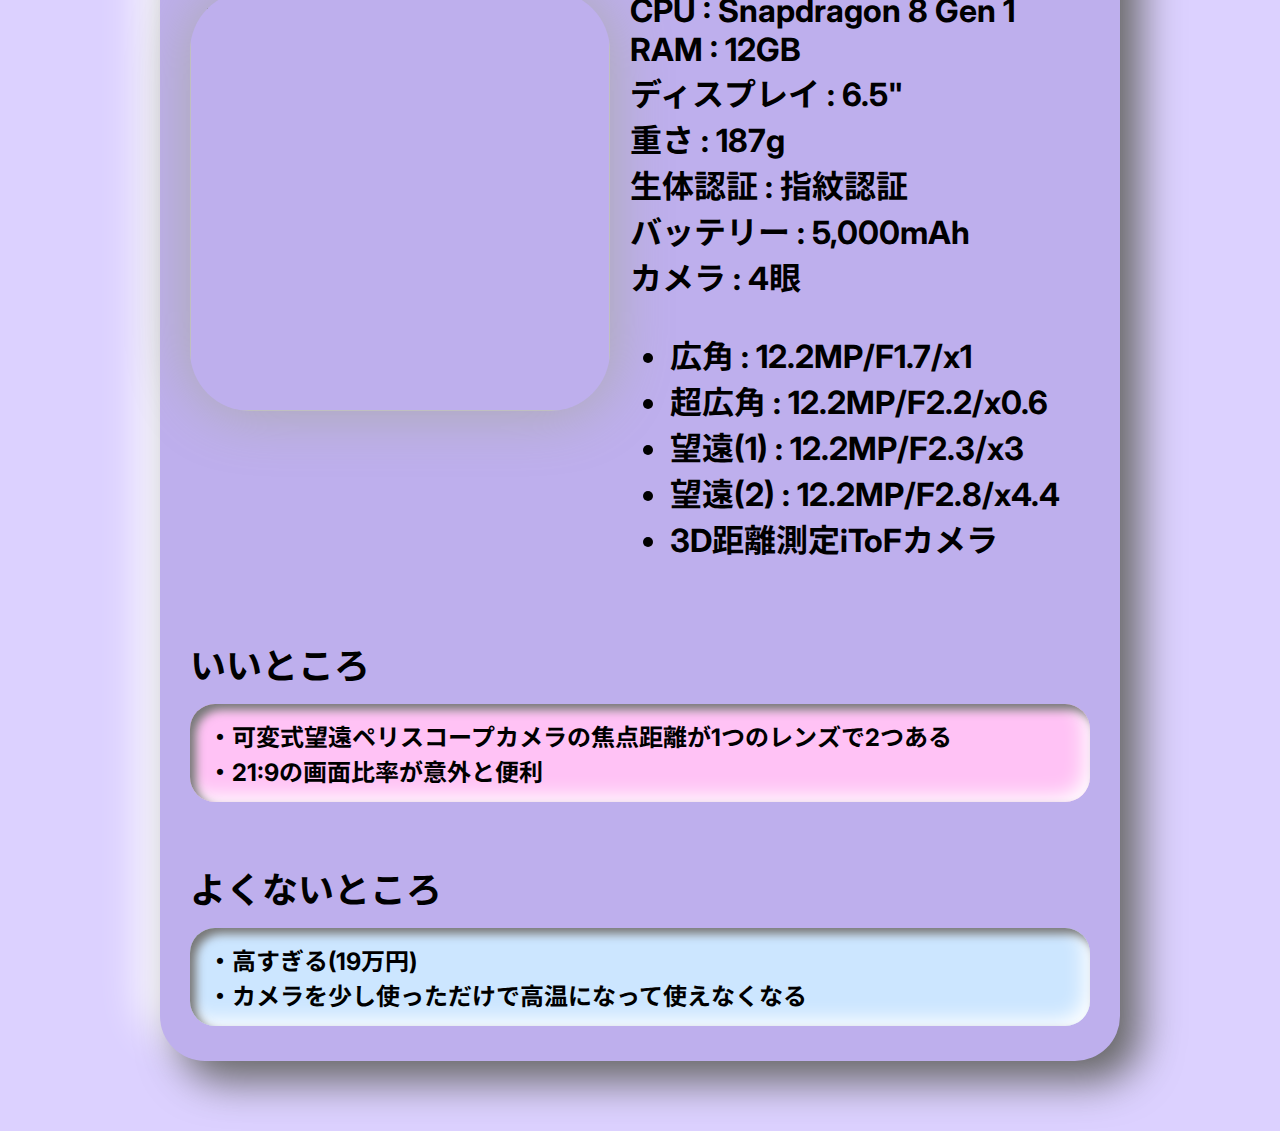
==== commit b4fe3e5d: "bug fix" ====
--- a/AltHTML/WithoutCSS.html
+++ b/AltHTML/WithoutCSS.html
@@ -1,7 +1,9 @@
 <html>
+      <a name="page-top"></a>
   <head>
     <meta charset="UTF-8">
     <title>Note20Uほしい</title>
+    <link rel="stylesheet" href="https://fonts.googleapis.com/css2?family=Material+Symbols+Rounded:opsz,wght,FILL,GRAD@20..48,100..700,0..1,-50..200" />
     <link rel="stylesheet" href="main.css"/>
   </head>
 <body>
@@ -234,5 +236,10 @@
            </div>
 </div>
 </b>
+<a href="#page-top" class="page-top-btn">
+      <span class="material-symbols-rounded"><b>
+      arrow_upward
+      </b></span>
+      </a>
 </body>
 </html>--- a/AltHTML/main.css
+++ b/AltHTML/main.css
@@ -0,0 +1,223 @@
+@import url('https://fonts.googleapis.com/css2?family=Inter:wght@500&family=Noto+Sans+JP:wght@500&family=Poppins:wght@500&display=swap');
+
+body{
+    background-color : #dcd1ff;
+    font-family : "Inter","Noto Sans JP", sans-serif;
+overflow:scrollbar;
+}
+
+a{
+text-decoration:none;
+color:#38352a;
+}
+
+a:hover{
+text-decoration:underline;
+color:blue;
+}
+
+::-webkit-scrollbar{
+width:16px;
+}
+
+::-webkit-scrollbar-thumb{
+background:#9f90cc;
+border-radius:8px;
+}
+
+::-webkit-scrollbar-track{
+background:#c8b7e8;
+border-radius:8px;
+}
+
+.intro{
+background-image:linear-gradient(90deg,rgba(131,228,251,1)11%,rgba(175,222,255,1)33%,rgba(244,191,255,1)72%,rgba(255,159,241,1)90%);
+height:200px;
+text-align:center;
+justify-content:center;	
+align-items:center;
+display:flex;
+border-radius:45px;
+margin:50px 0 0;
+box-shadow:20px 20px 40px #666,-20px -20px 40px #fff;
+}
+
+.introtext{
+font-size : 44px !important;
+padding-bottom:15px;
+}
+
+.outro{
+background-image:linear-gradient(270deg,rgba(131,228,251,1)11%,rgba(175,222,255,1)33%,rgba(244,191,255,1)72%,rgba(255,159,241,1)90%);
+text-align:left;
+flex-flow:column;
+align-items:right;
+border-radius:45px;
+margin:50px 0 65px;
+width:100%;
+height:685px;
+box-shadow:20px 20px 40px #666,-20px -20px 40px #fff;
+}
+
+.outro-top{
+width:100%;
+height:60px;
+position:relative;
+border-radius:45px 45px 0 0;
+text-align:center;
+align-items:center;
+display:flex;
+padding-bottom:5px;
+background: rgb(191,191,191);
+background: linear-gradient(0deg, rgba(191,191,191,1) 0%, rgba(209,209,209,1) 26%, rgba(222,222,222,1) 45%, rgba(231,231,231,1) 75%, rgba(237,237,237,1) 100%);
+}
+
+ .outro-top text{
+font-size:22px !important;
+margin:0 auto;
+padding-right:35px;
+padding-top:2px;
+}
+
+.outro-left{
+width:165px;
+position:absolute;
+text-align:center;
+}
+
+.outro-left-one{
+position:relative;
+top:25px;
+box-shadow:0px 1px 2px #666,0px -1px 2px #fff;
+}
+
+.outro-left-ten{
+position:relative;
+top:460px;
+box-shadow:0px 1px 2px #666,0px -1px 2px #fff;
+}
+
+.outro-left-one text{
+font-size:28px !important;
+}
+
+.outro-left-ten text{
+font-size:28px !important;
+}
+
+.outro-right{
+width:905px;
+height:605px;
+position:relative;
+left:15%;
+border-radius:0 0 45px 0;
+box-shadow:inset 10px 0px 10px #bc7caa;
+padding-left:30px;
+padding-top:15px;
+}
+
+.outro ul{
+font-size:32px;
+padding-left:60px;
+}
+
+.outro ul li{
+margin:15px auto;
+}
+
+.main{
+   width : 75vw;
+   max-width: 1100px;
+   margin : 0 auto;
+}
+
+.main text{
+font-size : 36px;
+}
+
+.wrap{
+background-color:white;
+border-radius : 45px;
+padding-left : 30px;
+padding-right : 30px;
+padding-bottom : 20px;
+padding-top : 20px;
+margin:70px auto;
+box-shadow:20px 20px 40px #666,-20px -20px 40px #fff;
+}
+
+.subs{
+display : flex;
+padding-top:30px;
+}
+
+.subs text{
+padding-left : 20px;
+font-size : 32px;
+}
+
+.subs img{
+border-radius : 60px;
+height : 500px;
+box-shadow:0 0 60px #aaa;
+}
+
+.good-subs{
+background-color : #ffc2f5;
+border-radius : 25px;
+padding-left : 18px;
+padding-top : 14px;
+padding-bottom : 14px;
+box-shadow:inset 6px 6px 10px #777,inset -6px -6px 20px #fff;
+margin:15px auto;
+}
+
+.bad-subs{
+background-color : #cce6ff;
+border-radius : 25px;
+padding-left : 18px;
+padding-top : 14px;
+padding-bottom : 14px;
+box-shadow:inset 6px 6px 10px #777,inset -6px -6px 20px #fff;
+margin:15px auto;
+}
+
+.good-subs text{
+font-size : 24px;
+}
+
+.bad-subs text{
+font-size : 24px;
+}
+
+.page-top-btn{
+    text-decoration:none !important;
+    background-color:white !important;
+    position:fixed;
+    bottom:20px;
+    right:20px;
+    border-radius:25px;
+    text-align:center;
+    box-shadow:0px 5px 15px #666;
+    }
+    
+    .page-top-btn:hover{
+    text-decoration:none !important;
+    color:#000000 !important;
+    box-shadow:0px 0px 18px #fff;
+    }
+    
+    .page-top-btn:active{
+    box-shadow:inset 0px 0px 10px #666;
+    }
+    
+    .material-symbols-rounded {
+    padding-top:30px;
+    padding-bottom:30px;
+    padding-left:30px;    
+    padding-right:30px;
+    position:relative;
+    text-decoration:none !important;
+    color:#4f9eff !important;
+      font-size:35px;
+    }